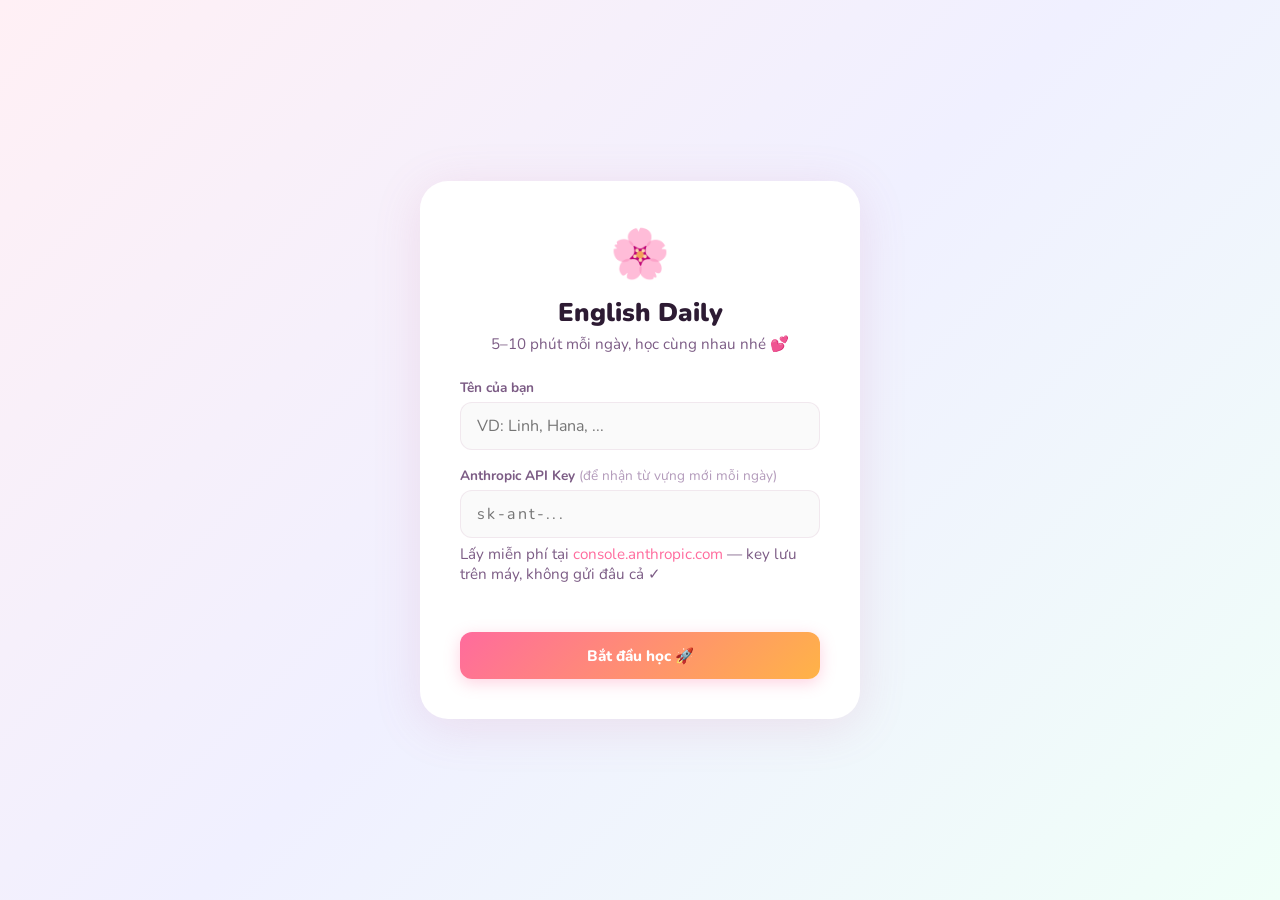
==== index.html @ 89af7596 "change name" ====
<!DOCTYPE html>
<html lang="vi">
<head>
<meta charset="UTF-8">
<meta name="viewport" content="width=device-width, initial-scale=1.0">
<title>✨ English Daily — học cùng nhau</title>
<style>
  @import url('https://fonts.googleapis.com/css2?family=Nunito:wght@400;600;700;800;900&family=Lora:ital,wght@0,400;0,600;1,400&display=swap');

  *, *::before, *::after { box-sizing: border-box; margin: 0; padding: 0; }

  :root {
    --rose: #FF6B9D;
    --rose-light: #FFE4EF;
    --rose-dark: #C94B78;
    --mint: #4ECDC4;
    --mint-light: #E0F7F6;
    --amber: #FFB347;
    --amber-light: #FFF3E0;
    --purple: #A78BFA;
    --purple-light: #EDE9FE;
    --bg: #FFF8FA;
    --card: #FFFFFF;
    --text: #2D1B33;
    --text-2: #7C5C85;
    --text-3: #B39BBB;
    --border: rgba(200,150,180,0.18);
    --shadow: 0 4px 24px rgba(199,100,140,0.10);
    --radius: 20px;
    --radius-sm: 12px;
  }

  body {
    font-family: 'Nunito', sans-serif;
    background: var(--bg);
    color: var(--text);
    min-height: 100vh;
    padding: 0;
  }

  /* ——— SETUP SCREEN ——— */
  #setupScreen {
    min-height: 100vh;
    display: flex;
    align-items: center;
    justify-content: center;
    padding: 2rem;
    background: linear-gradient(135deg, #FFF0F5 0%, #F0F0FF 50%, #F0FFF8 100%);
  }
  .setup-card {
    background: white;
    border-radius: 28px;
    padding: 2.5rem;
    max-width: 440px;
    width: 100%;
    box-shadow: 0 8px 48px rgba(199,100,140,0.15);
    text-align: center;
  }
  .setup-emoji { font-size: 3rem; margin-bottom: 0.5rem; }
  .setup-card h1 { font-size: 1.6rem; font-weight: 900; color: var(--text); margin-bottom: 0.3rem; }
  .setup-card p { color: var(--text-2); font-size: 0.95rem; margin-bottom: 1.5rem; }
  .setup-card label { display: block; text-align: left; font-size: 0.85rem; font-weight: 700; color: var(--text-2); margin-bottom: 0.3rem; margin-top: 1rem; }
  .setup-card input {
    width: 100%; padding: 0.75rem 1rem;
    border: 1.5px solid var(--border);
    border-radius: var(--radius-sm);
    font-family: 'Nunito', sans-serif;
    font-size: 1rem;
    color: var(--text);
    outline: none;
    transition: border-color 0.2s;
    background: #FAFAFA;
  }
  .setup-card input:focus { border-color: var(--rose); background: white; }
  .setup-card input[type="password"] { letter-spacing: 0.15em; }
  .api-note { font-size: 0.78rem; color: var(--text-3); margin-top: 0.4rem; text-align: left; }
  .api-note a { color: var(--rose); text-decoration: none; }

  /* ——— MAIN APP ——— */
  #app { display: none; max-width: 520px; margin: 0 auto; padding: 1.2rem 1rem 4rem; }

  /* Header */
  .header {
    display: flex; align-items: center; justify-content: space-between;
    margin-bottom: 1.2rem;
  }
  .header-left h2 { font-size: 1.1rem; font-weight: 900; }
  .header-left span { font-size: 0.8rem; color: var(--text-2); }
  .streak-badge {
    display: flex; align-items: center; gap: 6px;
    background: linear-gradient(135deg, #FF6B9D, #FFB347);
    color: white;
    font-weight: 800; font-size: 0.95rem;
    padding: 0.45rem 1rem;
    border-radius: 999px;
    box-shadow: 0 3px 12px rgba(255,107,157,0.35);
  }

  /* Progress */
  .progress-wrap { margin-bottom: 1rem; }
  .progress-label { display: flex; justify-content: space-between; font-size: 0.78rem; color: var(--text-2); margin-bottom: 0.4rem; font-weight: 600; }
  .progress-track { height: 8px; background: #F0E8F4; border-radius: 99px; overflow: hidden; }
  .progress-fill { height: 100%; border-radius: 99px; background: linear-gradient(90deg, var(--rose), var(--amber)); transition: width 0.4s ease; }

  /* Topic tabs */
  .tabs { display: flex; gap: 8px; margin-bottom: 1.2rem; overflow-x: auto; padding-bottom: 4px; }
  .tabs::-webkit-scrollbar { display: none; }
  .tab-btn {
    white-space: nowrap; padding: 0.4rem 0.9rem;
    border-radius: 999px; border: 1.5px solid var(--border);
    background: white; font-family: 'Nunito', sans-serif;
    font-size: 0.82rem; font-weight: 700; color: var(--text-2);
    cursor: pointer; transition: all 0.2s; flex-shrink: 0;
  }
  .tab-btn.active { background: var(--rose); border-color: var(--rose); color: white; box-shadow: 0 3px 10px rgba(255,107,157,0.3); }

  /* Card */
  .card-scene { perspective: 1000px; height: 340px; margin-bottom: 1rem; cursor: pointer; }
  .card-inner {
    width: 100%; height: 100%; position: relative;
    transform-style: preserve-3d; transition: transform 0.5s cubic-bezier(.4,0,.2,1);
  }
  .card-inner.flipped { transform: rotateY(180deg); }
  .card-face {
    position: absolute; inset: 0;
    backface-visibility: hidden;
    border-radius: var(--radius);
    overflow: hidden;
    box-shadow: var(--shadow);
    display: flex; flex-direction: column;
  }
  .card-front { background: white; }
  .card-back { background: white; transform: rotateY(180deg); }

  .card-img-wrap { width: 100%; height: 160px; overflow: hidden; position: relative; flex-shrink: 0; }
  .card-img-wrap img { width: 100%; height: 100%; object-fit: cover; }
  .card-img-overlay {
    position: absolute; inset: 0;
    background: linear-gradient(to bottom, transparent 40%, rgba(45,27,51,0.45) 100%);
  }
  .card-type-badge {
    position: absolute; top: 10px; left: 12px;
    background: rgba(255,255,255,0.92);
    border-radius: 999px; padding: 3px 10px;
    font-size: 0.7rem; font-weight: 800;
    color: var(--rose-dark); backdrop-filter: blur(4px);
  }
  .card-body { padding: 1rem 1.25rem 1rem; flex: 1; display: flex; flex-direction: column; justify-content: center; }
  .card-word { font-size: 1.8rem; font-weight: 900; color: var(--text); line-height: 1.2; }
  .card-phonetic { font-size: 0.9rem; color: var(--rose); font-weight: 600; margin-top: 2px; }
  .card-pos { font-size: 0.75rem; color: var(--text-3); font-weight: 700; text-transform: uppercase; letter-spacing: 0.06em; margin-top: 4px; }
  .card-hint { font-size: 0.82rem; color: var(--text-3); margin-top: 0.5rem; display: flex; align-items: center; gap: 4px; }

  /* Back face */
  .back-header {
    padding: 1rem 1.25rem 0.5rem;
    border-bottom: 1px solid #F5EEF8;
  }
  .back-word { font-size: 1.3rem; font-weight: 900; color: var(--rose-dark); }
  .back-phonetic { font-size: 0.82rem; color: var(--text-3); }
  .back-meaning { font-size: 1.05rem; font-weight: 700; color: var(--text); }
  .back-vi { font-size: 0.88rem; color: var(--text-2); margin-top: 2px; }
  .back-body { padding: 0.75rem 1.25rem; flex: 1; overflow-y: auto; }
  .example-box {
    background: var(--rose-light);
    border-radius: var(--radius-sm);
    padding: 0.6rem 0.85rem;
    margin-bottom: 0.5rem;
  }
  .example-box .en { font-size: 0.88rem; color: var(--rose-dark); font-weight: 600; font-style: italic; }
  .example-box .vi { font-size: 0.8rem; color: var(--text-2); margin-top: 2px; }
  .note-box {
    background: var(--mint-light);
    border-radius: var(--radius-sm);
    padding: 0.55rem 0.85rem;
    font-size: 0.8rem; color: #2A7A74; font-weight: 600;
  }
  .grammar-box { padding: 1rem 1.25rem; flex: 1; overflow-y: auto; }
  .grammar-title { font-size: 1rem; font-weight: 800; color: var(--purple); margin-bottom: 0.5rem; }
  .grammar-rule {
    background: var(--purple-light);
    border-radius: var(--radius-sm);
    padding: 0.65rem 0.85rem;
    font-size: 0.85rem; color: #4C3B8A;
    line-height: 1.6; margin-bottom: 0.5rem;
  }
  .grammar-example {
    background: #F8F9FF;
    border-left: 3px solid var(--purple);
    border-radius: 0 8px 8px 0;
    padding: 0.5rem 0.75rem;
    font-size: 0.82rem; color: var(--text-2);
    margin-bottom: 0.4rem; font-style: italic;
  }

  .flip-hint {
    text-align: center; font-size: 0.75rem; color: var(--text-3);
    margin-bottom: 0.8rem; display: flex; align-items: center; justify-content: center; gap: 4px;
  }

  /* Buttons */
  .btn-row { display: flex; gap: 10px; margin-bottom: 1rem; }
  .btn {
    flex: 1; padding: 0.75rem;
    border-radius: var(--radius-sm); border: none;
    font-family: 'Nunito', sans-serif; font-size: 0.88rem; font-weight: 800;
    cursor: pointer; transition: all 0.2s;
  }
  .btn-know { background: #DCFCE7; color: #166534; }
  .btn-know:hover { background: #BBF7D0; transform: translateY(-1px); }
  .btn-review { background: #FEF3C7; color: #92400E; }
  .btn-review:hover { background: #FDE68A; transform: translateY(-1px); }
  .btn-skip { background: #F1F5F9; color: #64748B; }
  .btn-skip:hover { background: #E2E8F0; }

  .nav-row { display: flex; align-items: center; justify-content: space-between; }
  .nav-btn {
    padding: 0.5rem 1.2rem;
    border-radius: 999px; border: 1.5px solid var(--border);
    background: white; font-family: 'Nunito', sans-serif;
    font-size: 0.85rem; font-weight: 700; color: var(--text-2);
    cursor: pointer; transition: all 0.2s;
  }
  .nav-btn:hover:not(:disabled) { border-color: var(--rose); color: var(--rose); }
  .nav-btn:disabled { opacity: 0.3; cursor: default; }
  .card-counter { font-size: 0.82rem; color: var(--text-3); font-weight: 700; }

  /* Loading */
  .loading-card {
    background: white; border-radius: var(--radius);
    box-shadow: var(--shadow); height: 340px;
    display: flex; flex-direction: column; align-items: center; justify-content: center;
    gap: 1rem; margin-bottom: 1rem;
  }
  .spinner {
    width: 40px; height: 40px;
    border: 3px solid var(--rose-light);
    border-top-color: var(--rose);
    border-radius: 50%;
    animation: spin 0.8s linear infinite;
  }
  @keyframes spin { to { transform: rotate(360deg); } }
  .loading-text { color: var(--text-2); font-size: 0.9rem; font-weight: 700; }

  /* Completion */
  .completion-card {
    background: white; border-radius: var(--radius);
    box-shadow: var(--shadow); padding: 2rem;
    text-align: center; margin-bottom: 1rem;
  }
  .completion-emoji { font-size: 3rem; margin-bottom: 0.5rem; }
  .completion-card h3 { font-size: 1.3rem; font-weight: 900; color: var(--text); }
  .completion-card p { color: var(--text-2); font-size: 0.9rem; margin-top: 0.3rem; }
  .stats-row { display: flex; gap: 10px; margin-top: 1.2rem; }
  .stat-box {
    flex: 1; background: var(--bg); border-radius: var(--radius-sm);
    padding: 0.8rem; text-align: center;
  }
  .stat-box .num { font-size: 1.5rem; font-weight: 900; }
  .stat-box .lbl { font-size: 0.72rem; color: var(--text-2); font-weight: 700; }
  .btn-refresh {
    margin-top: 1.2rem; width: 100%;
    padding: 0.85rem; background: linear-gradient(135deg, var(--rose), var(--amber));
    color: white; border: none; border-radius: var(--radius-sm);
    font-family: 'Nunito', sans-serif; font-size: 0.95rem; font-weight: 800;
    cursor: pointer; box-shadow: 0 4px 16px rgba(255,107,157,0.3);
    transition: all 0.2s;
  }
  .btn-refresh:hover { transform: translateY(-2px); box-shadow: 0 6px 20px rgba(255,107,157,0.4); }

  /* Calendar streak */
  .streak-section {
    background: white; border-radius: var(--radius);
    box-shadow: var(--shadow); padding: 1.1rem 1.25rem;
    margin-bottom: 1rem;
  }
  .streak-section h3 { font-size: 0.9rem; font-weight: 800; margin-bottom: 0.75rem; color: var(--text); }
  .calendar-grid {
    display: grid; grid-template-columns: repeat(7, 1fr);
    gap: 4px;
  }
  .cal-day {
    aspect-ratio: 1; border-radius: 6px;
    display: flex; align-items: center; justify-content: center;
    font-size: 0.68rem; font-weight: 700;
  }
  .cal-day.done { background: linear-gradient(135deg, var(--rose), var(--amber)); color: white; }
  .cal-day.today { background: var(--rose-light); color: var(--rose-dark); border: 2px solid var(--rose); }
  .cal-day.empty { background: #F7F0F9; color: var(--text-3); }
  .cal-header { display: grid; grid-template-columns: repeat(7, 1fr); gap: 4px; margin-bottom: 4px; }
  .cal-header span { text-align: center; font-size: 0.65rem; color: var(--text-3); font-weight: 700; }

  /* Settings gear */
  .settings-btn {
    background: none; border: none; font-size: 1.1rem; cursor: pointer;
    padding: 4px; border-radius: 8px; color: var(--text-3);
    transition: color 0.2s;
  }
  .settings-btn:hover { color: var(--rose); }

  /* Settings modal */
  .modal-overlay {
    display: none; position: fixed; inset: 0;
    background: rgba(45,27,51,0.45); z-index: 100;
    align-items: center; justify-content: center; padding: 1rem;
  }
  .modal-overlay.open { display: flex; }
  .modal {
    background: white; border-radius: var(--radius);
    padding: 1.5rem; max-width: 400px; width: 100%;
    box-shadow: 0 16px 64px rgba(45,27,51,0.25);
  }
  .modal h3 { font-size: 1.1rem; font-weight: 900; margin-bottom: 1rem; }
  .modal label { font-size: 0.82rem; font-weight: 700; color: var(--text-2); display: block; margin-bottom: 0.3rem; }
  .modal input {
    width: 100%; padding: 0.65rem 0.9rem;
    border: 1.5px solid var(--border); border-radius: var(--radius-sm);
    font-family: 'Nunito', sans-serif; font-size: 0.9rem; margin-bottom: 0.9rem;
  }
  .modal-btns { display: flex; gap: 8px; }
  .modal-btns button {
    flex: 1; padding: 0.65rem;
    border-radius: var(--radius-sm); border: none;
    font-family: 'Nunito', sans-serif; font-weight: 800; font-size: 0.88rem;
    cursor: pointer;
  }
  .btn-save { background: var(--rose); color: white; }
  .btn-cancel { background: #F1F5F9; color: var(--text-2); }

  /* No API mode banner */
  .no-api-banner {
    background: var(--amber-light); border: 1.5px solid var(--amber);
    border-radius: var(--radius-sm); padding: 0.65rem 1rem;
    font-size: 0.8rem; color: #7C4A03; font-weight: 600;
    margin-bottom: 1rem; display: none;
  }
</style>
</head>
<body>

<!-- SETUP SCREEN -->
<div id="setupScreen">
  <div class="setup-card">
    <div class="setup-emoji">🌸</div>
    <h1>English Daily</h1>
    <p>5–10 phút mỗi ngày, học cùng nhau nhé 💕</p>

    <label>Tên của bạn</label>
    <input type="text" id="setupName" placeholder="VD: Linh, Hana, ..." />

    <label>Anthropic API Key <span style="color:var(--text-3);font-weight:400">(để nhận từ vựng mới mỗi ngày)</span></label>
    <input type="password" id="setupApiKey" placeholder="sk-ant-..." />
    <p class="api-note">Lấy miễn phí tại <a href="https://console.anthropic.com" target="_blank">console.anthropic.com</a> — key lưu trên máy, không gửi đâu cả ✓</p>

    <button class="btn-refresh" style="margin-top:1.5rem" onclick="startApp()">Bắt đầu học 🚀</button>
  </div>
</div>

<!-- MAIN APP -->
<div id="app">
  <div class="header">
    <div class="header-left">
      <h2 id="greetName">✨ English Daily</h2>
      <span id="todayDate"></span>
    </div>
    <div style="display:flex;align-items:center;gap:8px">
      <div class="streak-badge" id="streakBadge">🔥 0</div>
      <button class="settings-btn" onclick="openSettings()" title="Cài đặt">⚙️</button>
    </div>
  </div>

  <div class="no-api-banner" id="noApiBanner">
    ⚡ Đang dùng bộ từ vựng nội bộ — thêm API key để nhận nội dung mới mỗi ngày!
  </div>

  <div class="tabs" id="topicTabs">
    <button class="tab-btn active" onclick="setTopic('all')">✨ Tất cả</button>
    <button class="tab-btn" onclick="setTopic('vocab')">📖 Từ vựng</button>
    <button class="tab-btn" onclick="setTopic('grammar')">📝 Ngữ pháp</button>
    <button class="tab-btn" onclick="setTopic('phrase')">💬 Cụm từ</button>
  </div>

  <div class="progress-wrap">
    <div class="progress-label">
      <span id="progLabel">Tiến độ hôm nay</span>
      <span id="progPct">0%</span>
    </div>
    <div class="progress-track"><div class="progress-fill" id="progFill" style="width:0%"></div></div>
  </div>

  <div id="cardArea"></div>

  <div class="btn-row" id="actionBtns" style="display:none">
    <button class="btn btn-know" onclick="mark('know')">✓ Nhớ rồi</button>
    <button class="btn btn-review" onclick="mark('review')">↺ Xem lại</button>
    <button class="btn btn-skip" onclick="nextCard()">→ Bỏ qua</button>
  </div>

  <div class="nav-row">
    <button class="nav-btn" id="prevBtn" onclick="prevCard()">← Trước</button>
    <span class="card-counter" id="cardCounter"></span>
    <button class="nav-btn" id="nextBtn" onclick="nextCard()">Tiếp →</button>
  </div>

  <div style="height:1.5rem"></div>

  <div class="streak-section">
    <h3>📅 Lịch học tháng này</h3>
    <div class="cal-header">
      <span>CN</span><span>T2</span><span>T3</span><span>T4</span><span>T5</span><span>T6</span><span>T7</span>
    </div>
    <div class="calendar-grid" id="calGrid"></div>
  </div>
</div>

<!-- Settings Modal -->
<div class="modal-overlay" id="settingsModal">
  <div class="modal">
    <h3>⚙️ Cài đặt</h3>
    <label>Tên</label>
    <input type="text" id="editName" />
    <label>API Key</label>
    <input type="password" id="editKey" placeholder="sk-ant-..." />
    <div class="modal-btns">
      <button class="btn-cancel" onclick="closeSettings()">Hủy</button>
      <button class="btn-save" onclick="saveSettings()">Lưu</button>
    </div>
  </div>
</div>

<script>
// ——— STATE ———
let state = {
  name: '',
  apiKey: '',
  streak: 0,
  lastStudyDate: '',
  studiedDates: [],
  cards: [],
  idx: 0,
  flipped: false,
  topic: 'all',
  sessionKnow: 0,
  sessionReview: 0,
  sessionDone: false,
  todayFetched: '',
};

// ——— FALLBACK CARDS (khi không có API) ———
const FALLBACK_CARDS = [
  {
    type: 'vocab', word: 'Nervous', phonetic: '/ˈnɜːvəs/',
    pos: 'adjective', meaning: 'Feeling worried or anxious', vi: 'Lo lắng, hồi hộp',
    examples: [
      { en: "I felt nervous before the exam.", vi: "Tôi cảm thấy hồi hộp trước kỳ thi." },
      { en: "She gets nervous when speaking in public.", vi: "Cô ấy hay hồi hộp khi nói trước đám đông." }
    ],
    note: "Nervous ≠ angry! Người Việt hay nhầm với 'upset'. Nervous = hồi hộp/lo, upset = buồn/khó chịu.",
    img: 'worried person thinking',
  },
  {
    type: 'grammar', word: 'Present Simple vs Continuous', phonetic: '',
    pos: 'grammar', meaning: 'V / am-is-are + V-ing', vi: 'Hiện tại đơn vs Hiện tại tiếp diễn',
    rule: 'Simple: thói quen, sự thật hiển nhiên (every day, always, usually). Continuous: đang xảy ra ngay lúc nói (now, right now, at the moment).',
    examples: [
      { en: "I drink coffee every morning.", vi: "Tôi uống cà phê mỗi sáng. (thói quen)" },
      { en: "I am drinking coffee right now.", vi: "Tôi đang uống cà phê lúc này. (đang xảy ra)" },
      { en: "She works at a hospital.", vi: "Cô ấy làm việc ở bệnh viện. (sự thật)" }
    ],
    keywords: ['always / usually / often → Simple | now / right now / at the moment → Continuous'],
    img: 'daily routine schedule',
  },
  {
    type: 'vocab', word: 'Borrow vs Lend', phonetic: '/ˈbɒrəʊ/ vs /lɛnd/',
    pos: 'verb', meaning: 'Borrow = take from sb | Lend = give to sb', vi: 'Borrow = mượn | Lend = cho mượn',
    examples: [
      { en: "Can I borrow your pen?", vi: "Tôi có thể mượn bút của bạn không?" },
      { en: "She lent me her umbrella.", vi: "Cô ấy cho tôi mượn ô của cô ấy." }
    ],
    note: "Mẹo nhớ: Borrow = B = bạn nhận về. Lend = L = let someone have it (bạn đưa đi).",
    img: 'two friends sharing book',
  },
  {
    type: 'phrase', word: 'Take it easy', phonetic: '/teɪk ɪt ˈiːzi/',
    pos: 'phrase', meaning: 'Relax / Don\'t worry / Goodbye (casual)', vi: 'Thư giãn đi / Đừng lo / Tạm biệt (thân mật)',
    examples: [
      { en: "Take it easy, the exam isn't that hard!", vi: "Thư giãn đi, bài thi không khó đến vậy đâu!" },
      { en: "See you tomorrow — take it easy!", vi: "Hẹn gặp lại ngày mai — bảo trọng nhé!" }
    ],
    note: "Câu này dùng được trong 3 tình huống: an ủi ai đó, tạm biệt thân mật, hoặc bảo ai bình tĩnh lại.",
    img: 'relaxing coffee cafe',
  },
  {
    type: 'vocab', word: 'Suggest', phonetic: '/səˈdʒɛst/',
    pos: 'verb', meaning: 'To mention an idea for someone to consider', vi: 'Đề xuất, gợi ý',
    examples: [
      { en: "I suggest going to the cinema tonight.", vi: "Tôi đề xuất đi xem phim tối nay." },
      { en: "She suggested that we take a break.", vi: "Cô ấy gợi ý rằng chúng ta nên nghỉ ngơi." }
    ],
    note: "Lỗi hay gặp: KHÔNG nói 'I suggest you to go'. Đúng là 'I suggest going' hoặc 'I suggest (that) you go'.",
    img: 'lightbulb idea suggestion',
  },
  {
    type: 'grammar', word: 'Past Simple', phonetic: '',
    pos: 'grammar', meaning: 'V-ed (regular) / V2 (irregular)', vi: 'Thì quá khứ đơn',
    rule: 'Dùng cho hành động ĐÃ HOÀN THÀNH trong quá khứ, có thời gian xác định. Dấu hiệu: yesterday, last week, ago, in 2020.',
    examples: [
      { en: "I watched a movie last night.", vi: "Tối qua tôi đã xem một bộ phim." },
      { en: "She went to Hanoi two days ago.", vi: "Hai ngày trước cô ấy đã đi Hà Nội." },
      { en: "Did you eat breakfast this morning?", vi: "Sáng nay bạn có ăn sáng không?" }
    ],
    keywords: ['yesterday / last... / ...ago / in + năm → Past Simple'],
    img: 'calendar past memory',
  },
  {
    type: 'vocab', word: 'Exhausted', phonetic: '/ɪɡˈzɔːstɪd/',
    pos: 'adjective', meaning: 'Extremely tired', vi: 'Kiệt sức, mệt lả',
    examples: [
      { en: "I was exhausted after work.", vi: "Tôi kiệt sức sau giờ làm." },
      { en: "She looks exhausted — she should rest.", vi: "Trông cô ấy mệt lả rồi — cô ấy nên nghỉ ngơi." }
    ],
    note: "Thang độ mệt: tired (mệt) → very tired → exhausted (kiệt sức hoàn toàn). Dùng exhausted mạnh hơn nhiều!",
    img: 'tired person resting sofa',
  },
  {
    type: 'phrase', word: 'By the way', phonetic: '/baɪ ðə weɪ/',
    pos: 'phrase', meaning: 'Used to introduce a new topic casually', vi: 'Nhân tiện, à này, à mà',
    examples: [
      { en: "By the way, did you hear about the new café?", vi: "Nhân tiện, bạn có nghe về quán cà phê mới không?" },
      { en: "By the way, I forgot to tell you something.", vi: "À mà, tôi quên nói với bạn điều này." }
    ],
    note: "Viết tắt hay thấy trên mạng: BTW. Dùng khi muốn đổi chủ đề hoặc thêm thông tin không liên quan.",
    img: 'friends casual conversation',
  },
  {
    type: 'vocab', word: 'Afford', phonetic: '/əˈfɔːd/',
    pos: 'verb', meaning: 'To have enough money or time for something', vi: 'Đủ khả năng (tiền/thời gian) để làm gì',
    examples: [
      { en: "I can't afford a new phone right now.", vi: "Hiện tại tôi không đủ tiền mua điện thoại mới." },
      { en: "We can't afford to waste time.", vi: "Chúng ta không có thời gian để lãng phí." }
    ],
    note: "Afford không chỉ nói về tiền — còn nói về thời gian, cơ hội. 'I can't afford to lose this job' = không thể để mất việc.",
    img: 'wallet money budget',
  },
  {
    type: 'phrase', word: 'Make up your mind', phonetic: '/meɪk ʌp jɔː maɪnd/',
    pos: 'idiom', meaning: 'To make a decision', vi: 'Đưa ra quyết định, quyết định đi',
    examples: [
      { en: "Just make up your mind — coffee or tea?", vi: "Quyết định đi — cà phê hay trà?" },
      { en: "I can't make up my mind about the job offer.", vi: "Tôi không thể quyết định về lời đề nghị việc làm đó." }
    ],
    note: "Cụm này rất thông dụng khi ai đó đang do dự mãi. 'Have you made up your mind yet?' = Bạn quyết định chưa?",
    img: 'decision choice crossroads',
  },
];

// Unsplash-style image keywords mapped to topics
const IMG_KEYWORDS = {
  clock: 'minimal clock time',
  grammar: 'open book study desk',
  speech: 'microphone speaking stage',
  decision: 'crossroads path choice',
  strength: 'mountain peak sunrise',
  social: 'friends laughing coffee',
  detail: 'magnifying glass focus',
  success: 'goal achievement celebration',
};

function getUnsplashUrl(keyword) {
  const encoded = encodeURIComponent(keyword);
  // Use picsum with deterministic seed based on keyword for consistent images
  const seed = keyword.split('').reduce((a, c) => a + c.charCodeAt(0), 0);
  return `https://picsum.photos/seed/${seed}/520/160`;
}

// ——— LOAD / SAVE ———
function load() {
  try {
    const s = localStorage.getItem('englishDaily_v2');
    if (s) Object.assign(state, JSON.parse(s));
  } catch(e) {}
}

function save() {
  const toSave = {
    name: state.name, apiKey: state.apiKey,
    streak: state.streak, lastStudyDate: state.lastStudyDate,
    studiedDates: state.studiedDates, todayFetched: state.todayFetched,
    cachedCards: state.cards,
  };
  localStorage.setItem('englishDaily_v2', JSON.stringify(toSave));
}

// ——— SETUP ———
function startApp() {
  const name = document.getElementById('setupName').value.trim();
  const key = document.getElementById('setupApiKey').value.trim();
  if (!name) { alert('Nhập tên vào nhé! 🌸'); return; }
  state.name = name;
  state.apiKey = key;
  save();
  showApp();
}

function showApp() {
  document.getElementById('setupScreen').style.display = 'none';
  document.getElementById('app').style.display = 'block';
  initApp();
}

// ——— INIT ———
async function initApp() {
  const today = getTodayStr();
  updateStreak(today);
  updateHeader();
  renderCalendar();

  // Load or fetch cards
  const s = localStorage.getItem('englishDaily_v2');
  const saved = s ? JSON.parse(s) : {};
  if (saved.todayFetched === today && saved.cachedCards && saved.cachedCards.length > 0) {
    state.cards = saved.cachedCards;
    renderCard();
  } else {
    await fetchDailyCards();
  }
}

// ——— STREAK ———
function getTodayStr() {
  return new Date().toISOString().slice(0,10);
}

function updateStreak(today) {
  const last = state.lastStudyDate;
  if (last === today) return;
  const yesterday = new Date();
  yesterday.setDate(yesterday.getDate() - 1);
  const yStr = yesterday.toISOString().slice(0,10);
  if (last === yStr) {
    state.streak = (state.streak || 0) + 1;
  } else if (last !== today) {
    // Don't reset streak on opening, only when session completes
  }
}

function markTodayStudied() {
  const today = getTodayStr();
  if (!state.studiedDates.includes(today)) {
    state.studiedDates.push(today);
    const last = state.lastStudyDate;
    const yesterday = new Date();
    yesterday.setDate(yesterday.getDate() - 1);
    const yStr = yesterday.toISOString().slice(0,10);
    if (last === yStr || !last) {
      state.streak = (state.streak || 0) + 1;
    } else if (last !== today) {
      state.streak = 1;
    }
    state.lastStudyDate = today;
    save();
    updateHeader();
    renderCalendar();
  }
}

function updateHeader() {
  const name = state.name || 'bạn';
  const hour = new Date().getHours();
  const greet = hour < 12 ? 'Chào buổi sáng' : hour < 18 ? 'Chào buổi chiều' : 'Chào buổi tối';
  document.getElementById('greetName').textContent = `${greet}, ${name} 🌸`;
  const today = new Date();
  document.getElementById('todayDate').textContent = today.toLocaleDateString('vi-VN', {weekday:'long', day:'numeric', month:'long'});
  document.getElementById('streakBadge').textContent = `🔥 ${state.streak || 0} ngày`;
}

// ——— CALENDAR ———
function renderCalendar() {
  const grid = document.getElementById('calGrid');
  const today = new Date();
  const year = today.getFullYear();
  const month = today.getMonth();
  const firstDay = new Date(year, month, 1).getDay();
  const daysInMonth = new Date(year, month + 1, 0).getDate();

  let html = '';
  for (let i = 0; i < firstDay; i++) html += '<div class="cal-day empty"></div>';
  for (let d = 1; d <= daysInMonth; d++) {
    const dateStr = `${year}-${String(month+1).padStart(2,'0')}-${String(d).padStart(2,'0')}`;
    const isToday = d === today.getDate();
    const isDone = state.studiedDates.includes(dateStr);
    const cls = isDone ? 'done' : isToday ? 'today' : 'empty';
    html += `<div class="cal-day ${cls}">${d}</div>`;
  }
  grid.innerHTML = html;
}

// ——— FETCH CARDS FROM API ———
async function fetchDailyCards() {
  showLoading();
  if (!state.apiKey) {
    document.getElementById('noApiBanner').style.display = 'block';
    state.cards = [...FALLBACK_CARDS].sort(() => Math.random() - 0.5);
    state.todayFetched = getTodayStr();
    save();
    state.idx = 0; state.sessionKnow = 0; state.sessionReview = 0; state.sessionDone = false;
    renderCard();
    return;
  }

  try {
    const today = new Date().toLocaleDateString('vi-VN', {weekday:'long', day:'numeric', month:'long'});
    const prompt = `Hôm nay là ${today}. Tạo bộ 10 flashcard tiếng Anh cho người học trình độ A2-B1 (đã học nhưng cần ôn lại, không mất gốc hoàn toàn), phù hợp học 5-10 phút. Mix: 5 từ vựng thông dụng trong cuộc sống hàng ngày, 2 ngữ pháp cơ bản-trung cấp hay dùng, 3 cụm từ/idiom đơn giản dễ nhớ. Từ vựng chọn loại quen thuộc nhưng hay quên, ngữ pháp tập trung vào lỗi phổ biến của người Việt. 

Trả về JSON array với format sau (KHÔNG có markdown, chỉ JSON thuần):
[
  {
    "type": "vocab",
    "word": "...",
    "phonetic": "/.../ ",
    "pos": "noun/verb/adj/adv",
    "meaning": "English definition",
    "vi": "Nghĩa tiếng Việt",
    "examples": [{"en":"...","vi":"..."},{"en":"...","vi":"..."}],
    "note": "Mẹo nhớ hoặc thông tin thú vị (tiếng Việt)",
    "img": "2-3 từ tiếng Anh mô tả hình ảnh minh họa phù hợp"
  },
  {
    "type": "grammar",
    "word": "Tên cấu trúc",
    "phonetic": "",
    "pos": "grammar",
    "meaning": "Công thức",
    "vi": "Tên tiếng Việt",
    "rule": "Giải thích khi nào dùng (tiếng Việt, ngắn gọn)",
    "examples": [{"en":"...","vi":"..."},{"en":"...","vi":"..."},{"en":"...","vi":"..."}],
    "keywords": ["từ/cụm từ hay đi kèm"],
    "img": "2-3 từ tiếng Anh cho hình minh họa"
  },
  {
    "type": "phrase",
    "word": "Cụm từ/idiom",
    "phonetic": "/.../ ",
    "pos": "idiom/phrase",
    "meaning": "Nghĩa tiếng Anh",
    "vi": "Nghĩa tiếng Việt",
    "examples": [{"en":"...","vi":"..."},{"en":"...","vi":"..."}],
    "note": "Nguồn gốc hoặc cách dùng thú vị (tiếng Việt)",
    "img": "2-3 từ tiếng Anh cho hình minh họa"
  }
]`;

    const resp = await fetch('https://api.anthropic.com/v1/messages', {
      method: 'POST',
      headers: { 'Content-Type': 'application/json', 'x-api-key': state.apiKey, 'anthropic-version': '2023-06-01' },
      body: JSON.stringify({
        model: 'claude-sonnet-4-20250514',
        max_tokens: 4000,
        messages: [{ role: 'user', content: prompt }]
      })
    });

    if (!resp.ok) throw new Error(`API ${resp.status}`);
    const data = await resp.json();
    const text = data.content[0].text;
    const clean = text.replace(/```json|```/g,'').trim();
    const cards = JSON.parse(clean);
    state.cards = cards;
    state.todayFetched = getTodayStr();
    document.getElementById('noApiBanner').style.display = 'none';
    save();
  } catch(e) {
    console.error(e);
    document.getElementById('noApiBanner').style.display = 'block';
    state.cards = [...FALLBACK_CARDS].sort(() => Math.random() - 0.5);
    state.todayFetched = getTodayStr();
    save();
  }

  state.idx = 0; state.sessionKnow = 0; state.sessionReview = 0; state.sessionDone = false;
  renderCard();
}

// ——— RENDER ———
function showLoading() {
  document.getElementById('cardArea').innerHTML = `
    <div class="loading-card">
      <div class="spinner"></div>
      <div class="loading-text">Đang chuẩn bị bài học hôm nay... ✨</div>
    </div>`;
  document.getElementById('actionBtns').style.display = 'none';
  document.getElementById('cardCounter').textContent = '';
}

function getFilteredCards() {
  if (state.topic === 'all') return state.cards;
  return state.cards.filter(c => c.type === state.topic);
}

function renderCard() {
  const cards = getFilteredCards();
  if (!cards.length) {
    document.getElementById('cardArea').innerHTML = '<div class="loading-card"><div class="loading-text">Không có thẻ nào 🌸</div></div>';
    document.getElementById('actionBtns').style.display = 'none';
    return;
  }

  const total = cards.length;
  const done = state.sessionKnow + state.sessionReview;
  const pct = Math.round((done / total) * 100);
  document.getElementById('progFill').style.width = pct + '%';
  document.getElementById('progPct').textContent = pct + '%';

  if (state.idx >= cards.length) {
    showCompletion();
    return;
  }

  const c = cards[state.idx];
  const imgUrl = c.img ? getUnsplashUrl(c.img) : getUnsplashUrl(c.word);

  const typeLabel = c.type === 'vocab' ? '📖 Từ vựng' : c.type === 'grammar' ? '📝 Ngữ pháp' : '💬 Cụm từ';
  const typePosColor = c.type === 'grammar' ? 'var(--purple)' : c.type === 'phrase' ? 'var(--mint)' : 'var(--rose)';

  // Front face
  let frontBody = `
    <div class="card-body">
      <div class="card-word">${c.word}</div>
      ${c.phonetic ? `<div class="card-phonetic">${c.phonetic}</div>` : ''}
      <div class="card-pos" style="color:${typePosColor}">${c.pos || c.type}</div>
      ${c.type === 'grammar'
        ? `<div class="card-hint" style="margin-top:0.6rem;font-size:0.88rem;color:var(--text-2)">💡 ${c.meaning}</div>`
        : `<div class="card-hint">🤔 Bạn có nhớ nghĩa không?</div>`
      }
    </div>`;

  // Back face
  let backContent = '';
  if (c.type === 'grammar') {
    backContent = `
      <div class="back-header">
        <div class="back-word">${c.word}</div>
        <div class="back-phonetic">${c.meaning}</div>
        <div class="back-vi" style="margin-top:4px">${c.vi}</div>
      </div>
      <div class="grammar-box">
        <div class="grammar-title">📌 Khi nào dùng?</div>
        <div class="grammar-rule">${c.rule || ''}</div>
        <div class="grammar-title" style="margin-top:0.75rem">✏️ Ví dụ</div>
        ${(c.examples||[]).map(e=>`<div class="grammar-example">${e.en}<br><span style="color:var(--text-3);font-style:normal">${e.vi}</span></div>`).join('')}
        ${c.keywords && c.keywords.length ? `<div class="note-box" style="margin-top:0.5rem">🔑 ${c.keywords.join(' · ')}</div>` : ''}
      </div>`;
  } else {
    backContent = `
      <div class="back-header">
        <div class="back-word">${c.word}</div>
        ${c.phonetic ? `<div class="back-phonetic">${c.phonetic}</div>` : ''}
        <div class="back-meaning">${c.meaning}</div>
        <div class="back-vi">${c.vi}</div>
      </div>
      <div class="back-body">
        ${(c.examples||[]).map(e=>`<div class="example-box"><div class="en">"${e.en}"</div><div class="vi">${e.vi}</div></div>`).join('')}
        ${c.note ? `<div class="note-box">💡 ${c.note}</div>` : ''}
      </div>`;
  }

  const html = `
    <div class="card-scene" onclick="flipCard()">
      <div class="card-inner" id="cardInner">
        <div class="card-face card-front">
          <div class="card-img-wrap">
            <img src="${imgUrl}" alt="" onerror="this.style.display='none'" loading="lazy">
            <div class="card-img-overlay"></div>
            <div class="card-type-badge">${typeLabel}</div>
          </div>
          ${frontBody}
        </div>
        <div class="card-face card-back">${backContent}</div>
      </div>
    </div>`;

  document.getElementById('cardArea').innerHTML = html;
  document.getElementById('actionBtns').style.display = state.flipped ? 'flex' : 'none';
  document.getElementById('cardCounter').textContent = `${state.idx + 1} / ${cards.length}`;
  document.getElementById('prevBtn').disabled = state.idx === 0;
  document.getElementById('nextBtn').disabled = state.idx >= cards.length - 1;
  state.flipped = false;
}

function flipCard() {
  state.flipped = !state.flipped;
  const inner = document.getElementById('cardInner');
  if (inner) inner.classList.toggle('flipped', state.flipped);
  document.getElementById('actionBtns').style.display = state.flipped ? 'flex' : 'none';
}

function mark(type) {
  if (type === 'know') state.sessionKnow++;
  else state.sessionReview++;
  nextCard();
}

function nextCard() {
  const cards = getFilteredCards();
  if (state.idx < cards.length - 1) {
    state.idx++;
    state.flipped = false;
    renderCard();
  } else {
    markTodayStudied();
    showCompletion();
  }
}

function prevCard() {
  if (state.idx > 0) {
    state.idx--;
    state.flipped = false;
    renderCard();
  }
}

function showCompletion() {
  const total = getFilteredCards().length;
  const pct = Math.round(((state.sessionKnow + state.sessionReview) / total) * 100);
  document.getElementById('progFill').style.width = '100%';
  document.getElementById('progPct').textContent = '100%';
  document.getElementById('actionBtns').style.display = 'none';
  document.getElementById('cardCounter').textContent = '';

  const emojis = ['🎉','✨','🌟','💖','🏆'];
  const emoji = emojis[Math.floor(Math.random() * emojis.length)];
  const msgs = [
    'Tuyệt vời! Học xong rồi nè!',
    'Giỏi lắm! Tiếp tục nhé!',
    'Hoàn thành bài học hôm nay!',
    'Xuất sắc! Ngày mai gặp lại nhé!',
  ];
  const msg = msgs[Math.floor(Math.random() * msgs.length)];

  document.getElementById('cardArea').innerHTML = `
    <div class="completion-card">
      <div class="completion-emoji">${emoji}</div>
      <h3>${msg}</h3>
      <p>Streak: 🔥 ${state.streak} ngày liên tiếp</p>
      <div class="stats-row">
        <div class="stat-box">
          <div class="num" style="color:var(--mint)">${state.sessionKnow}</div>
          <div class="lbl">Nhớ rồi ✓</div>
        </div>
        <div class="stat-box">
          <div class="num" style="color:var(--amber)">${state.sessionReview}</div>
          <div class="lbl">Xem lại ↺</div>
        </div>
        <div class="stat-box">
          <div class="num" style="color:var(--rose)">${total}</div>
          <div class="lbl">Tổng thẻ</div>
        </div>
      </div>
      <button class="btn-refresh" onclick="newSession()">🔄 Học lại hoặc cập nhật bài mới</button>
    </div>`;
}

async function newSession() {
  state.idx = 0; state.sessionKnow = 0; state.sessionReview = 0;
  state.todayFetched = ''; // Force re-fetch
  save();
  await fetchDailyCards();
}

// ——— TOPIC FILTER ———
function setTopic(t) {
  state.topic = t;
  state.idx = 0; state.flipped = false;
  document.querySelectorAll('.tab-btn').forEach(b => b.classList.remove('active'));
  event.target.classList.add('active');
  renderCard();
}

// ——— SETTINGS ———
function openSettings() {
  document.getElementById('editName').value = state.name;
  document.getElementById('editKey').value = state.apiKey;
  document.getElementById('settingsModal').classList.add('open');
}
function closeSettings() {
  document.getElementById('settingsModal').classList.remove('open');
}
function saveSettings() {
  state.name = document.getElementById('editName').value.trim() || state.name;
  state.apiKey = document.getElementById('editKey').value.trim();
  save();
  updateHeader();
  closeSettings();
}

// ——— BOOT ———
load();
if (state.name) {
  showApp();
} else {
  document.getElementById('setupScreen').style.display = 'flex';
}
</script>
</body>
</html>
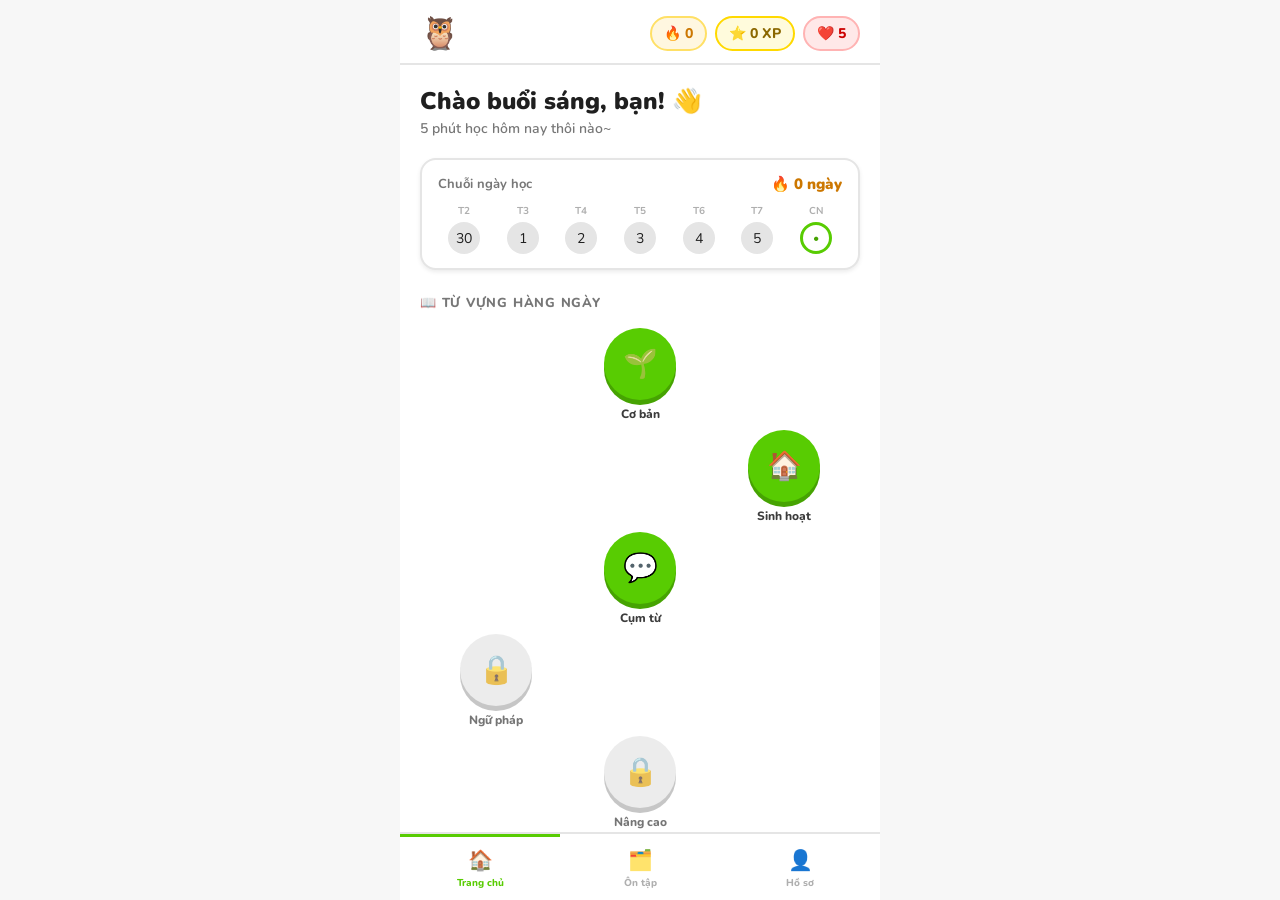
==== commit 99170092: "change themes" ====
--- a/index.html
+++ b/index.html
@@ -1,1006 +1,281 @@
 <!DOCTYPE html>
 <html lang="vi">
 <head>
-<meta charset="UTF-8">
-<meta name="viewport" content="width=device-width, initial-scale=1.0">
-<title>✨ English Daily — học cùng nhau</title>
-<style>
-  @import url('https://fonts.googleapis.com/css2?family=Nunito:wght@400;600;700;800;900&family=Lora:ital,wght@0,400;0,600;1,400&display=swap');
-
-  *, *::before, *::after { box-sizing: border-box; margin: 0; padding: 0; }
-
-  :root {
-    --rose: #FF6B9D;
-    --rose-light: #FFE4EF;
-    --rose-dark: #C94B78;
-    --mint: #4ECDC4;
-    --mint-light: #E0F7F6;
-    --amber: #FFB347;
-    --amber-light: #FFF3E0;
-    --purple: #A78BFA;
-    --purple-light: #EDE9FE;
-    --bg: #FFF8FA;
-    --card: #FFFFFF;
-    --text: #2D1B33;
-    --text-2: #7C5C85;
-    --text-3: #B39BBB;
-    --border: rgba(200,150,180,0.18);
-    --shadow: 0 4px 24px rgba(199,100,140,0.10);
-    --radius: 20px;
-    --radius-sm: 12px;
-  }
-
-  body {
-    font-family: 'Nunito', sans-serif;
-    background: var(--bg);
-    color: var(--text);
-    min-height: 100vh;
-    padding: 0;
-  }
-
-  /* ——— SETUP SCREEN ——— */
-  #setupScreen {
-    min-height: 100vh;
-    display: flex;
-    align-items: center;
-    justify-content: center;
-    padding: 2rem;
-    background: linear-gradient(135deg, #FFF0F5 0%, #F0F0FF 50%, #F0FFF8 100%);
-  }
-  .setup-card {
-    background: white;
-    border-radius: 28px;
-    padding: 2.5rem;
-    max-width: 440px;
-    width: 100%;
-    box-shadow: 0 8px 48px rgba(199,100,140,0.15);
-    text-align: center;
-  }
-  .setup-emoji { font-size: 3rem; margin-bottom: 0.5rem; }
-  .setup-card h1 { font-size: 1.6rem; font-weight: 900; color: var(--text); margin-bottom: 0.3rem; }
-  .setup-card p { color: var(--text-2); font-size: 0.95rem; margin-bottom: 1.5rem; }
-  .setup-card label { display: block; text-align: left; font-size: 0.85rem; font-weight: 700; color: var(--text-2); margin-bottom: 0.3rem; margin-top: 1rem; }
-  .setup-card input {
-    width: 100%; padding: 0.75rem 1rem;
-    border: 1.5px solid var(--border);
-    border-radius: var(--radius-sm);
-    font-family: 'Nunito', sans-serif;
-    font-size: 1rem;
-    color: var(--text);
-    outline: none;
-    transition: border-color 0.2s;
-    background: #FAFAFA;
-  }
-  .setup-card input:focus { border-color: var(--rose); background: white; }
-  .setup-card input[type="password"] { letter-spacing: 0.15em; }
-  .api-note { font-size: 0.78rem; color: var(--text-3); margin-top: 0.4rem; text-align: left; }
-  .api-note a { color: var(--rose); text-decoration: none; }
-
-  /* ——— MAIN APP ——— */
-  #app { display: none; max-width: 520px; margin: 0 auto; padding: 1.2rem 1rem 4rem; }
-
-  /* Header */
-  .header {
-    display: flex; align-items: center; justify-content: space-between;
-    margin-bottom: 1.2rem;
-  }
-  .header-left h2 { font-size: 1.1rem; font-weight: 900; }
-  .header-left span { font-size: 0.8rem; color: var(--text-2); }
-  .streak-badge {
-    display: flex; align-items: center; gap: 6px;
-    background: linear-gradient(135deg, #FF6B9D, #FFB347);
-    color: white;
-    font-weight: 800; font-size: 0.95rem;
-    padding: 0.45rem 1rem;
-    border-radius: 999px;
-    box-shadow: 0 3px 12px rgba(255,107,157,0.35);
-  }
-
-  /* Progress */
-  .progress-wrap { margin-bottom: 1rem; }
-  .progress-label { display: flex; justify-content: space-between; font-size: 0.78rem; color: var(--text-2); margin-bottom: 0.4rem; font-weight: 600; }
-  .progress-track { height: 8px; background: #F0E8F4; border-radius: 99px; overflow: hidden; }
-  .progress-fill { height: 100%; border-radius: 99px; background: linear-gradient(90deg, var(--rose), var(--amber)); transition: width 0.4s ease; }
-
-  /* Topic tabs */
-  .tabs { display: flex; gap: 8px; margin-bottom: 1.2rem; overflow-x: auto; padding-bottom: 4px; }
-  .tabs::-webkit-scrollbar { display: none; }
-  .tab-btn {
-    white-space: nowrap; padding: 0.4rem 0.9rem;
-    border-radius: 999px; border: 1.5px solid var(--border);
-    background: white; font-family: 'Nunito', sans-serif;
-    font-size: 0.82rem; font-weight: 700; color: var(--text-2);
-    cursor: pointer; transition: all 0.2s; flex-shrink: 0;
-  }
-  .tab-btn.active { background: var(--rose); border-color: var(--rose); color: white; box-shadow: 0 3px 10px rgba(255,107,157,0.3); }
-
-  /* Card */
-  .card-scene { perspective: 1000px; height: 340px; margin-bottom: 1rem; cursor: pointer; }
-  .card-inner {
-    width: 100%; height: 100%; position: relative;
-    transform-style: preserve-3d; transition: transform 0.5s cubic-bezier(.4,0,.2,1);
-  }
-  .card-inner.flipped { transform: rotateY(180deg); }
-  .card-face {
-    position: absolute; inset: 0;
-    backface-visibility: hidden;
-    border-radius: var(--radius);
-    overflow: hidden;
-    box-shadow: var(--shadow);
-    display: flex; flex-direction: column;
-  }
-  .card-front { background: white; }
-  .card-back { background: white; transform: rotateY(180deg); }
-
-  .card-img-wrap { width: 100%; height: 160px; overflow: hidden; position: relative; flex-shrink: 0; }
-  .card-img-wrap img { width: 100%; height: 100%; object-fit: cover; }
-  .card-img-overlay {
-    position: absolute; inset: 0;
-    background: linear-gradient(to bottom, transparent 40%, rgba(45,27,51,0.45) 100%);
-  }
-  .card-type-badge {
-    position: absolute; top: 10px; left: 12px;
-    background: rgba(255,255,255,0.92);
-    border-radius: 999px; padding: 3px 10px;
-    font-size: 0.7rem; font-weight: 800;
-    color: var(--rose-dark); backdrop-filter: blur(4px);
-  }
-  .card-body { padding: 1rem 1.25rem 1rem; flex: 1; display: flex; flex-direction: column; justify-content: center; }
-  .card-word { font-size: 1.8rem; font-weight: 900; color: var(--text); line-height: 1.2; }
-  .card-phonetic { font-size: 0.9rem; color: var(--rose); font-weight: 600; margin-top: 2px; }
-  .card-pos { font-size: 0.75rem; color: var(--text-3); font-weight: 700; text-transform: uppercase; letter-spacing: 0.06em; margin-top: 4px; }
-  .card-hint { font-size: 0.82rem; color: var(--text-3); margin-top: 0.5rem; display: flex; align-items: center; gap: 4px; }
-
-  /* Back face */
-  .back-header {
-    padding: 1rem 1.25rem 0.5rem;
-    border-bottom: 1px solid #F5EEF8;
-  }
-  .back-word { font-size: 1.3rem; font-weight: 900; color: var(--rose-dark); }
-  .back-phonetic { font-size: 0.82rem; color: var(--text-3); }
-  .back-meaning { font-size: 1.05rem; font-weight: 700; color: var(--text); }
-  .back-vi { font-size: 0.88rem; color: var(--text-2); margin-top: 2px; }
-  .back-body { padding: 0.75rem 1.25rem; flex: 1; overflow-y: auto; }
-  .example-box {
-    background: var(--rose-light);
-    border-radius: var(--radius-sm);
-    padding: 0.6rem 0.85rem;
-    margin-bottom: 0.5rem;
-  }
-  .example-box .en { font-size: 0.88rem; color: var(--rose-dark); font-weight: 600; font-style: italic; }
-  .example-box .vi { font-size: 0.8rem; color: var(--text-2); margin-top: 2px; }
-  .note-box {
-    background: var(--mint-light);
-    border-radius: var(--radius-sm);
-    padding: 0.55rem 0.85rem;
-    font-size: 0.8rem; color: #2A7A74; font-weight: 600;
-  }
-  .grammar-box { padding: 1rem 1.25rem; flex: 1; overflow-y: auto; }
-  .grammar-title { font-size: 1rem; font-weight: 800; color: var(--purple); margin-bottom: 0.5rem; }
-  .grammar-rule {
-    background: var(--purple-light);
-    border-radius: var(--radius-sm);
-    padding: 0.65rem 0.85rem;
-    font-size: 0.85rem; color: #4C3B8A;
-    line-height: 1.6; margin-bottom: 0.5rem;
-  }
-  .grammar-example {
-    background: #F8F9FF;
-    border-left: 3px solid var(--purple);
-    border-radius: 0 8px 8px 0;
-    padding: 0.5rem 0.75rem;
-    font-size: 0.82rem; color: var(--text-2);
-    margin-bottom: 0.4rem; font-style: italic;
-  }
-
-  .flip-hint {
-    text-align: center; font-size: 0.75rem; color: var(--text-3);
-    margin-bottom: 0.8rem; display: flex; align-items: center; justify-content: center; gap: 4px;
-  }
-
-  /* Buttons */
-  .btn-row { display: flex; gap: 10px; margin-bottom: 1rem; }
-  .btn {
-    flex: 1; padding: 0.75rem;
-    border-radius: var(--radius-sm); border: none;
-    font-family: 'Nunito', sans-serif; font-size: 0.88rem; font-weight: 800;
-    cursor: pointer; transition: all 0.2s;
-  }
-  .btn-know { background: #DCFCE7; color: #166534; }
-  .btn-know:hover { background: #BBF7D0; transform: translateY(-1px); }
-  .btn-review { background: #FEF3C7; color: #92400E; }
-  .btn-review:hover { background: #FDE68A; transform: translateY(-1px); }
-  .btn-skip { background: #F1F5F9; color: #64748B; }
-  .btn-skip:hover { background: #E2E8F0; }
-
-  .nav-row { display: flex; align-items: center; justify-content: space-between; }
-  .nav-btn {
-    padding: 0.5rem 1.2rem;
-    border-radius: 999px; border: 1.5px solid var(--border);
-    background: white; font-family: 'Nunito', sans-serif;
-    font-size: 0.85rem; font-weight: 700; color: var(--text-2);
-    cursor: pointer; transition: all 0.2s;
-  }
-  .nav-btn:hover:not(:disabled) { border-color: var(--rose); color: var(--rose); }
-  .nav-btn:disabled { opacity: 0.3; cursor: default; }
-  .card-counter { font-size: 0.82rem; color: var(--text-3); font-weight: 700; }
-
-  /* Loading */
-  .loading-card {
-    background: white; border-radius: var(--radius);
-    box-shadow: var(--shadow); height: 340px;
-    display: flex; flex-direction: column; align-items: center; justify-content: center;
-    gap: 1rem; margin-bottom: 1rem;
-  }
-  .spinner {
-    width: 40px; height: 40px;
-    border: 3px solid var(--rose-light);
-    border-top-color: var(--rose);
-    border-radius: 50%;
-    animation: spin 0.8s linear infinite;
-  }
-  @keyframes spin { to { transform: rotate(360deg); } }
-  .loading-text { color: var(--text-2); font-size: 0.9rem; font-weight: 700; }
-
-  /* Completion */
-  .completion-card {
-    background: white; border-radius: var(--radius);
-    box-shadow: var(--shadow); padding: 2rem;
-    text-align: center; margin-bottom: 1rem;
-  }
-  .completion-emoji { font-size: 3rem; margin-bottom: 0.5rem; }
-  .completion-card h3 { font-size: 1.3rem; font-weight: 900; color: var(--text); }
-  .completion-card p { color: var(--text-2); font-size: 0.9rem; margin-top: 0.3rem; }
-  .stats-row { display: flex; gap: 10px; margin-top: 1.2rem; }
-  .stat-box {
-    flex: 1; background: var(--bg); border-radius: var(--radius-sm);
-    padding: 0.8rem; text-align: center;
-  }
-  .stat-box .num { font-size: 1.5rem; font-weight: 900; }
-  .stat-box .lbl { font-size: 0.72rem; color: var(--text-2); font-weight: 700; }
-  .btn-refresh {
-    margin-top: 1.2rem; width: 100%;
-    padding: 0.85rem; background: linear-gradient(135deg, var(--rose), var(--amber));
-    color: white; border: none; border-radius: var(--radius-sm);
-    font-family: 'Nunito', sans-serif; font-size: 0.95rem; font-weight: 800;
-    cursor: pointer; box-shadow: 0 4px 16px rgba(255,107,157,0.3);
-    transition: all 0.2s;
-  }
-  .btn-refresh:hover { transform: translateY(-2px); box-shadow: 0 6px 20px rgba(255,107,157,0.4); }
-
-  /* Calendar streak */
-  .streak-section {
-    background: white; border-radius: var(--radius);
-    box-shadow: var(--shadow); padding: 1.1rem 1.25rem;
-    margin-bottom: 1rem;
-  }
-  .streak-section h3 { font-size: 0.9rem; font-weight: 800; margin-bottom: 0.75rem; color: var(--text); }
-  .calendar-grid {
-    display: grid; grid-template-columns: repeat(7, 1fr);
-    gap: 4px;
-  }
-  .cal-day {
-    aspect-ratio: 1; border-radius: 6px;
-    display: flex; align-items: center; justify-content: center;
-    font-size: 0.68rem; font-weight: 700;
-  }
-  .cal-day.done { background: linear-gradient(135deg, var(--rose), var(--amber)); color: white; }
-  .cal-day.today { background: var(--rose-light); color: var(--rose-dark); border: 2px solid var(--rose); }
-  .cal-day.empty { background: #F7F0F9; color: var(--text-3); }
-  .cal-header { display: grid; grid-template-columns: repeat(7, 1fr); gap: 4px; margin-bottom: 4px; }
-  .cal-header span { text-align: center; font-size: 0.65rem; color: var(--text-3); font-weight: 700; }
-
-  /* Settings gear */
-  .settings-btn {
-    background: none; border: none; font-size: 1.1rem; cursor: pointer;
-    padding: 4px; border-radius: 8px; color: var(--text-3);
-    transition: color 0.2s;
-  }
-  .settings-btn:hover { color: var(--rose); }
-
-  /* Settings modal */
-  .modal-overlay {
-    display: none; position: fixed; inset: 0;
-    background: rgba(45,27,51,0.45); z-index: 100;
-    align-items: center; justify-content: center; padding: 1rem;
-  }
-  .modal-overlay.open { display: flex; }
-  .modal {
-    background: white; border-radius: var(--radius);
-    padding: 1.5rem; max-width: 400px; width: 100%;
-    box-shadow: 0 16px 64px rgba(45,27,51,0.25);
-  }
-  .modal h3 { font-size: 1.1rem; font-weight: 900; margin-bottom: 1rem; }
-  .modal label { font-size: 0.82rem; font-weight: 700; color: var(--text-2); display: block; margin-bottom: 0.3rem; }
-  .modal input {
-    width: 100%; padding: 0.65rem 0.9rem;
-    border: 1.5px solid var(--border); border-radius: var(--radius-sm);
-    font-family: 'Nunito', sans-serif; font-size: 0.9rem; margin-bottom: 0.9rem;
-  }
-  .modal-btns { display: flex; gap: 8px; }
-  .modal-btns button {
-    flex: 1; padding: 0.65rem;
-    border-radius: var(--radius-sm); border: none;
-    font-family: 'Nunito', sans-serif; font-weight: 800; font-size: 0.88rem;
-    cursor: pointer;
-  }
-  .btn-save { background: var(--rose); color: white; }
-  .btn-cancel { background: #F1F5F9; color: var(--text-2); }
-
-  /* No API mode banner */
-  .no-api-banner {
-    background: var(--amber-light); border: 1.5px solid var(--amber);
-    border-radius: var(--radius-sm); padding: 0.65rem 1rem;
-    font-size: 0.8rem; color: #7C4A03; font-weight: 600;
-    margin-bottom: 1rem; display: none;
-  }
-</style>
+  <meta charset="UTF-8" />
+  <meta name="viewport" content="width=device-width, initial-scale=1.0" />
+  <title>English Daily 🦉</title>
+  <link rel="preconnect" href="https://fonts.googleapis.com" />
+  <link href="https://fonts.googleapis.com/css2?family=Nunito:wght@400;600;700;800;900&display=swap" rel="stylesheet" />
+  <link rel="stylesheet" href="style.css" />
 </head>
 <body>
 
-<!-- SETUP SCREEN -->
-<div id="setupScreen">
-  <div class="setup-card">
-    <div class="setup-emoji">🌸</div>
-    <h1>English Daily</h1>
-    <p>5–10 phút mỗi ngày, học cùng nhau nhé 💕</p>
-
-    <label>Tên của bạn</label>
-    <input type="text" id="setupName" placeholder="VD: Linh, Hana, ..." />
-
-    <label>Anthropic API Key <span style="color:var(--text-3);font-weight:400">(để nhận từ vựng mới mỗi ngày)</span></label>
-    <input type="password" id="setupApiKey" placeholder="sk-ant-..." />
-    <p class="api-note">Lấy miễn phí tại <a href="https://console.anthropic.com" target="_blank">console.anthropic.com</a> — key lưu trên máy, không gửi đâu cả ✓</p>
-
-    <button class="btn-refresh" style="margin-top:1.5rem" onclick="startApp()">Bắt đầu học 🚀</button>
-  </div>
-</div>
-
-<!-- MAIN APP -->
-<div id="app">
-  <div class="header">
-    <div class="header-left">
-      <h2 id="greetName">✨ English Daily</h2>
-      <span id="todayDate"></span>
-    </div>
-    <div style="display:flex;align-items:center;gap:8px">
-      <div class="streak-badge" id="streakBadge">🔥 0</div>
-      <button class="settings-btn" onclick="openSettings()" title="Cài đặt">⚙️</button>
-    </div>
-  </div>
-
-  <div class="no-api-banner" id="noApiBanner">
-    ⚡ Đang dùng bộ từ vựng nội bộ — thêm API key để nhận nội dung mới mỗi ngày!
-  </div>
-
-  <div class="tabs" id="topicTabs">
-    <button class="tab-btn active" onclick="setTopic('all')">✨ Tất cả</button>
-    <button class="tab-btn" onclick="setTopic('vocab')">📖 Từ vựng</button>
-    <button class="tab-btn" onclick="setTopic('grammar')">📝 Ngữ pháp</button>
-    <button class="tab-btn" onclick="setTopic('phrase')">💬 Cụm từ</button>
-  </div>
-
-  <div class="progress-wrap">
-    <div class="progress-label">
-      <span id="progLabel">Tiến độ hôm nay</span>
-      <span id="progPct">0%</span>
-    </div>
-    <div class="progress-track"><div class="progress-fill" id="progFill" style="width:0%"></div></div>
-  </div>
-
-  <div id="cardArea"></div>
-
-  <div class="btn-row" id="actionBtns" style="display:none">
-    <button class="btn btn-know" onclick="mark('know')">✓ Nhớ rồi</button>
-    <button class="btn btn-review" onclick="mark('review')">↺ Xem lại</button>
-    <button class="btn btn-skip" onclick="nextCard()">→ Bỏ qua</button>
-  </div>
-
-  <div class="nav-row">
-    <button class="nav-btn" id="prevBtn" onclick="prevCard()">← Trước</button>
-    <span class="card-counter" id="cardCounter"></span>
-    <button class="nav-btn" id="nextBtn" onclick="nextCard()">Tiếp →</button>
-  </div>
-
-  <div style="height:1.5rem"></div>
-
-  <div class="streak-section">
-    <h3>📅 Lịch học tháng này</h3>
-    <div class="cal-header">
-      <span>CN</span><span>T2</span><span>T3</span><span>T4</span><span>T5</span><span>T6</span><span>T7</span>
-    </div>
-    <div class="calendar-grid" id="calGrid"></div>
-  </div>
-</div>
-
-<!-- Settings Modal -->
-<div class="modal-overlay" id="settingsModal">
-  <div class="modal">
-    <h3>⚙️ Cài đặt</h3>
-    <label>Tên</label>
-    <input type="text" id="editName" />
-    <label>API Key</label>
-    <input type="password" id="editKey" placeholder="sk-ant-..." />
-    <div class="modal-btns">
-      <button class="btn-cancel" onclick="closeSettings()">Hủy</button>
-      <button class="btn-save" onclick="saveSettings()">Lưu</button>
-    </div>
-  </div>
-</div>
-
-<script>
-// ——— STATE ———
-let state = {
-  name: '',
-  apiKey: '',
-  streak: 0,
-  lastStudyDate: '',
-  studiedDates: [],
-  cards: [],
-  idx: 0,
-  flipped: false,
-  topic: 'all',
-  sessionKnow: 0,
-  sessionReview: 0,
-  sessionDone: false,
-  todayFetched: '',
-};
-
-// ——— FALLBACK CARDS (khi không có API) ———
-const FALLBACK_CARDS = [
-  {
-    type: 'vocab', word: 'Nervous', phonetic: '/ˈnɜːvəs/',
-    pos: 'adjective', meaning: 'Feeling worried or anxious', vi: 'Lo lắng, hồi hộp',
-    examples: [
-      { en: "I felt nervous before the exam.", vi: "Tôi cảm thấy hồi hộp trước kỳ thi." },
-      { en: "She gets nervous when speaking in public.", vi: "Cô ấy hay hồi hộp khi nói trước đám đông." }
-    ],
-    note: "Nervous ≠ angry! Người Việt hay nhầm với 'upset'. Nervous = hồi hộp/lo, upset = buồn/khó chịu.",
-    img: 'worried person thinking',
-  },
-  {
-    type: 'grammar', word: 'Present Simple vs Continuous', phonetic: '',
-    pos: 'grammar', meaning: 'V / am-is-are + V-ing', vi: 'Hiện tại đơn vs Hiện tại tiếp diễn',
-    rule: 'Simple: thói quen, sự thật hiển nhiên (every day, always, usually). Continuous: đang xảy ra ngay lúc nói (now, right now, at the moment).',
-    examples: [
-      { en: "I drink coffee every morning.", vi: "Tôi uống cà phê mỗi sáng. (thói quen)" },
-      { en: "I am drinking coffee right now.", vi: "Tôi đang uống cà phê lúc này. (đang xảy ra)" },
-      { en: "She works at a hospital.", vi: "Cô ấy làm việc ở bệnh viện. (sự thật)" }
-    ],
-    keywords: ['always / usually / often → Simple | now / right now / at the moment → Continuous'],
-    img: 'daily routine schedule',
-  },
-  {
-    type: 'vocab', word: 'Borrow vs Lend', phonetic: '/ˈbɒrəʊ/ vs /lɛnd/',
-    pos: 'verb', meaning: 'Borrow = take from sb | Lend = give to sb', vi: 'Borrow = mượn | Lend = cho mượn',
-    examples: [
-      { en: "Can I borrow your pen?", vi: "Tôi có thể mượn bút của bạn không?" },
-      { en: "She lent me her umbrella.", vi: "Cô ấy cho tôi mượn ô của cô ấy." }
-    ],
-    note: "Mẹo nhớ: Borrow = B = bạn nhận về. Lend = L = let someone have it (bạn đưa đi).",
-    img: 'two friends sharing book',
-  },
-  {
-    type: 'phrase', word: 'Take it easy', phonetic: '/teɪk ɪt ˈiːzi/',
-    pos: 'phrase', meaning: 'Relax / Don\'t worry / Goodbye (casual)', vi: 'Thư giãn đi / Đừng lo / Tạm biệt (thân mật)',
-    examples: [
-      { en: "Take it easy, the exam isn't that hard!", vi: "Thư giãn đi, bài thi không khó đến vậy đâu!" },
-      { en: "See you tomorrow — take it easy!", vi: "Hẹn gặp lại ngày mai — bảo trọng nhé!" }
-    ],
-    note: "Câu này dùng được trong 3 tình huống: an ủi ai đó, tạm biệt thân mật, hoặc bảo ai bình tĩnh lại.",
-    img: 'relaxing coffee cafe',
-  },
-  {
-    type: 'vocab', word: 'Suggest', phonetic: '/səˈdʒɛst/',
-    pos: 'verb', meaning: 'To mention an idea for someone to consider', vi: 'Đề xuất, gợi ý',
-    examples: [
-      { en: "I suggest going to the cinema tonight.", vi: "Tôi đề xuất đi xem phim tối nay." },
-      { en: "She suggested that we take a break.", vi: "Cô ấy gợi ý rằng chúng ta nên nghỉ ngơi." }
-    ],
-    note: "Lỗi hay gặp: KHÔNG nói 'I suggest you to go'. Đúng là 'I suggest going' hoặc 'I suggest (that) you go'.",
-    img: 'lightbulb idea suggestion',
-  },
-  {
-    type: 'grammar', word: 'Past Simple', phonetic: '',
-    pos: 'grammar', meaning: 'V-ed (regular) / V2 (irregular)', vi: 'Thì quá khứ đơn',
-    rule: 'Dùng cho hành động ĐÃ HOÀN THÀNH trong quá khứ, có thời gian xác định. Dấu hiệu: yesterday, last week, ago, in 2020.',
-    examples: [
-      { en: "I watched a movie last night.", vi: "Tối qua tôi đã xem một bộ phim." },
-      { en: "She went to Hanoi two days ago.", vi: "Hai ngày trước cô ấy đã đi Hà Nội." },
-      { en: "Did you eat breakfast this morning?", vi: "Sáng nay bạn có ăn sáng không?" }
-    ],
-    keywords: ['yesterday / last... / ...ago / in + năm → Past Simple'],
-    img: 'calendar past memory',
-  },
-  {
-    type: 'vocab', word: 'Exhausted', phonetic: '/ɪɡˈzɔːstɪd/',
-    pos: 'adjective', meaning: 'Extremely tired', vi: 'Kiệt sức, mệt lả',
-    examples: [
-      { en: "I was exhausted after work.", vi: "Tôi kiệt sức sau giờ làm." },
-      { en: "She looks exhausted — she should rest.", vi: "Trông cô ấy mệt lả rồi — cô ấy nên nghỉ ngơi." }
-    ],
-    note: "Thang độ mệt: tired (mệt) → very tired → exhausted (kiệt sức hoàn toàn). Dùng exhausted mạnh hơn nhiều!",
-    img: 'tired person resting sofa',
-  },
-  {
-    type: 'phrase', word: 'By the way', phonetic: '/baɪ ðə weɪ/',
-    pos: 'phrase', meaning: 'Used to introduce a new topic casually', vi: 'Nhân tiện, à này, à mà',
-    examples: [
-      { en: "By the way, did you hear about the new café?", vi: "Nhân tiện, bạn có nghe về quán cà phê mới không?" },
-      { en: "By the way, I forgot to tell you something.", vi: "À mà, tôi quên nói với bạn điều này." }
-    ],
-    note: "Viết tắt hay thấy trên mạng: BTW. Dùng khi muốn đổi chủ đề hoặc thêm thông tin không liên quan.",
-    img: 'friends casual conversation',
-  },
-  {
-    type: 'vocab', word: 'Afford', phonetic: '/əˈfɔːd/',
-    pos: 'verb', meaning: 'To have enough money or time for something', vi: 'Đủ khả năng (tiền/thời gian) để làm gì',
-    examples: [
-      { en: "I can't afford a new phone right now.", vi: "Hiện tại tôi không đủ tiền mua điện thoại mới." },
-      { en: "We can't afford to waste time.", vi: "Chúng ta không có thời gian để lãng phí." }
-    ],
-    note: "Afford không chỉ nói về tiền — còn nói về thời gian, cơ hội. 'I can't afford to lose this job' = không thể để mất việc.",
-    img: 'wallet money budget',
-  },
-  {
-    type: 'phrase', word: 'Make up your mind', phonetic: '/meɪk ʌp jɔː maɪnd/',
-    pos: 'idiom', meaning: 'To make a decision', vi: 'Đưa ra quyết định, quyết định đi',
-    examples: [
-      { en: "Just make up your mind — coffee or tea?", vi: "Quyết định đi — cà phê hay trà?" },
-      { en: "I can't make up my mind about the job offer.", vi: "Tôi không thể quyết định về lời đề nghị việc làm đó." }
-    ],
-    note: "Cụm này rất thông dụng khi ai đó đang do dự mãi. 'Have you made up your mind yet?' = Bạn quyết định chưa?",
-    img: 'decision choice crossroads',
-  },
-];
-
-// Unsplash-style image keywords mapped to topics
-const IMG_KEYWORDS = {
-  clock: 'minimal clock time',
-  grammar: 'open book study desk',
-  speech: 'microphone speaking stage',
-  decision: 'crossroads path choice',
-  strength: 'mountain peak sunrise',
-  social: 'friends laughing coffee',
-  detail: 'magnifying glass focus',
-  success: 'goal achievement celebration',
-};
-
-function getUnsplashUrl(keyword) {
-  const encoded = encodeURIComponent(keyword);
-  // Use picsum with deterministic seed based on keyword for consistent images
-  const seed = keyword.split('').reduce((a, c) => a + c.charCodeAt(0), 0);
-  return `https://picsum.photos/seed/${seed}/520/160`;
-}
-
-// ——— LOAD / SAVE ———
-function load() {
-  try {
-    const s = localStorage.getItem('englishDaily_v2');
-    if (s) Object.assign(state, JSON.parse(s));
-  } catch(e) {}
-}
-
-function save() {
-  const toSave = {
-    name: state.name, apiKey: state.apiKey,
-    streak: state.streak, lastStudyDate: state.lastStudyDate,
-    studiedDates: state.studiedDates, todayFetched: state.todayFetched,
-    cachedCards: state.cards,
-  };
-  localStorage.setItem('englishDaily_v2', JSON.stringify(toSave));
-}
-
-// ——— SETUP ———
-function startApp() {
-  const name = document.getElementById('setupName').value.trim();
-  const key = document.getElementById('setupApiKey').value.trim();
-  if (!name) { alert('Nhập tên vào nhé! 🌸'); return; }
-  state.name = name;
-  state.apiKey = key;
-  save();
-  showApp();
-}
-
-function showApp() {
-  document.getElementById('setupScreen').style.display = 'none';
-  document.getElementById('app').style.display = 'block';
-  initApp();
-}
-
-// ——— INIT ———
-async function initApp() {
-  const today = getTodayStr();
-  updateStreak(today);
-  updateHeader();
-  renderCalendar();
-
-  // Load or fetch cards
-  const s = localStorage.getItem('englishDaily_v2');
-  const saved = s ? JSON.parse(s) : {};
-  if (saved.todayFetched === today && saved.cachedCards && saved.cachedCards.length > 0) {
-    state.cards = saved.cachedCards;
-    renderCard();
-  } else {
-    await fetchDailyCards();
-  }
-}
-
-// ——— STREAK ———
-function getTodayStr() {
-  return new Date().toISOString().slice(0,10);
-}
-
-function updateStreak(today) {
-  const last = state.lastStudyDate;
-  if (last === today) return;
-  const yesterday = new Date();
-  yesterday.setDate(yesterday.getDate() - 1);
-  const yStr = yesterday.toISOString().slice(0,10);
-  if (last === yStr) {
-    state.streak = (state.streak || 0) + 1;
-  } else if (last !== today) {
-    // Don't reset streak on opening, only when session completes
-  }
-}
-
-function markTodayStudied() {
-  const today = getTodayStr();
-  if (!state.studiedDates.includes(today)) {
-    state.studiedDates.push(today);
-    const last = state.lastStudyDate;
-    const yesterday = new Date();
-    yesterday.setDate(yesterday.getDate() - 1);
-    const yStr = yesterday.toISOString().slice(0,10);
-    if (last === yStr || !last) {
-      state.streak = (state.streak || 0) + 1;
-    } else if (last !== today) {
-      state.streak = 1;
-    }
-    state.lastStudyDate = today;
-    save();
-    updateHeader();
-    renderCalendar();
-  }
-}
-
-function updateHeader() {
-  const name = state.name || 'bạn';
-  const hour = new Date().getHours();
-  const greet = hour < 12 ? 'Chào buổi sáng' : hour < 18 ? 'Chào buổi chiều' : 'Chào buổi tối';
-  document.getElementById('greetName').textContent = `${greet}, ${name} 🌸`;
-  const today = new Date();
-  document.getElementById('todayDate').textContent = today.toLocaleDateString('vi-VN', {weekday:'long', day:'numeric', month:'long'});
-  document.getElementById('streakBadge').textContent = `🔥 ${state.streak || 0} ngày`;
-}
-
-// ——— CALENDAR ———
-function renderCalendar() {
-  const grid = document.getElementById('calGrid');
-  const today = new Date();
-  const year = today.getFullYear();
-  const month = today.getMonth();
-  const firstDay = new Date(year, month, 1).getDay();
-  const daysInMonth = new Date(year, month + 1, 0).getDate();
-
-  let html = '';
-  for (let i = 0; i < firstDay; i++) html += '<div class="cal-day empty"></div>';
-  for (let d = 1; d <= daysInMonth; d++) {
-    const dateStr = `${year}-${String(month+1).padStart(2,'0')}-${String(d).padStart(2,'0')}`;
-    const isToday = d === today.getDate();
-    const isDone = state.studiedDates.includes(dateStr);
-    const cls = isDone ? 'done' : isToday ? 'today' : 'empty';
-    html += `<div class="cal-day ${cls}">${d}</div>`;
-  }
-  grid.innerHTML = html;
-}
-
-// ——— FETCH CARDS FROM API ———
-async function fetchDailyCards() {
-  showLoading();
-  if (!state.apiKey) {
-    document.getElementById('noApiBanner').style.display = 'block';
-    state.cards = [...FALLBACK_CARDS].sort(() => Math.random() - 0.5);
-    state.todayFetched = getTodayStr();
-    save();
-    state.idx = 0; state.sessionKnow = 0; state.sessionReview = 0; state.sessionDone = false;
-    renderCard();
-    return;
-  }
-
-  try {
-    const today = new Date().toLocaleDateString('vi-VN', {weekday:'long', day:'numeric', month:'long'});
-    const prompt = `Hôm nay là ${today}. Tạo bộ 10 flashcard tiếng Anh cho người học trình độ A2-B1 (đã học nhưng cần ôn lại, không mất gốc hoàn toàn), phù hợp học 5-10 phút. Mix: 5 từ vựng thông dụng trong cuộc sống hàng ngày, 2 ngữ pháp cơ bản-trung cấp hay dùng, 3 cụm từ/idiom đơn giản dễ nhớ. Từ vựng chọn loại quen thuộc nhưng hay quên, ngữ pháp tập trung vào lỗi phổ biến của người Việt. 
-
-Trả về JSON array với format sau (KHÔNG có markdown, chỉ JSON thuần):
-[
-  {
-    "type": "vocab",
-    "word": "...",
-    "phonetic": "/.../ ",
-    "pos": "noun/verb/adj/adv",
-    "meaning": "English definition",
-    "vi": "Nghĩa tiếng Việt",
-    "examples": [{"en":"...","vi":"..."},{"en":"...","vi":"..."}],
-    "note": "Mẹo nhớ hoặc thông tin thú vị (tiếng Việt)",
-    "img": "2-3 từ tiếng Anh mô tả hình ảnh minh họa phù hợp"
-  },
-  {
-    "type": "grammar",
-    "word": "Tên cấu trúc",
-    "phonetic": "",
-    "pos": "grammar",
-    "meaning": "Công thức",
-    "vi": "Tên tiếng Việt",
-    "rule": "Giải thích khi nào dùng (tiếng Việt, ngắn gọn)",
-    "examples": [{"en":"...","vi":"..."},{"en":"...","vi":"..."},{"en":"...","vi":"..."}],
-    "keywords": ["từ/cụm từ hay đi kèm"],
-    "img": "2-3 từ tiếng Anh cho hình minh họa"
-  },
-  {
-    "type": "phrase",
-    "word": "Cụm từ/idiom",
-    "phonetic": "/.../ ",
-    "pos": "idiom/phrase",
-    "meaning": "Nghĩa tiếng Anh",
-    "vi": "Nghĩa tiếng Việt",
-    "examples": [{"en":"...","vi":"..."},{"en":"...","vi":"..."}],
-    "note": "Nguồn gốc hoặc cách dùng thú vị (tiếng Việt)",
-    "img": "2-3 từ tiếng Anh cho hình minh họa"
-  }
-]`;
-
-    const resp = await fetch('https://api.anthropic.com/v1/messages', {
-      method: 'POST',
-      headers: { 'Content-Type': 'application/json', 'x-api-key': state.apiKey, 'anthropic-version': '2023-06-01' },
-      body: JSON.stringify({
-        model: 'claude-sonnet-4-20250514',
-        max_tokens: 4000,
-        messages: [{ role: 'user', content: prompt }]
-      })
-    });
-
-    if (!resp.ok) throw new Error(`API ${resp.status}`);
-    const data = await resp.json();
-    const text = data.content[0].text;
-    const clean = text.replace(/```json|```/g,'').trim();
-    const cards = JSON.parse(clean);
-    state.cards = cards;
-    state.todayFetched = getTodayStr();
-    document.getElementById('noApiBanner').style.display = 'none';
-    save();
-  } catch(e) {
-    console.error(e);
-    document.getElementById('noApiBanner').style.display = 'block';
-    state.cards = [...FALLBACK_CARDS].sort(() => Math.random() - 0.5);
-    state.todayFetched = getTodayStr();
-    save();
-  }
-
-  state.idx = 0; state.sessionKnow = 0; state.sessionReview = 0; state.sessionDone = false;
-  renderCard();
-}
-
-// ——— RENDER ———
-function showLoading() {
-  document.getElementById('cardArea').innerHTML = `
-    <div class="loading-card">
-      <div class="spinner"></div>
-      <div class="loading-text">Đang chuẩn bị bài học hôm nay... ✨</div>
-    </div>`;
-  document.getElementById('actionBtns').style.display = 'none';
-  document.getElementById('cardCounter').textContent = '';
-}
-
-function getFilteredCards() {
-  if (state.topic === 'all') return state.cards;
-  return state.cards.filter(c => c.type === state.topic);
-}
-
-function renderCard() {
-  const cards = getFilteredCards();
-  if (!cards.length) {
-    document.getElementById('cardArea').innerHTML = '<div class="loading-card"><div class="loading-text">Không có thẻ nào 🌸</div></div>';
-    document.getElementById('actionBtns').style.display = 'none';
-    return;
-  }
-
-  const total = cards.length;
-  const done = state.sessionKnow + state.sessionReview;
-  const pct = Math.round((done / total) * 100);
-  document.getElementById('progFill').style.width = pct + '%';
-  document.getElementById('progPct').textContent = pct + '%';
-
-  if (state.idx >= cards.length) {
-    showCompletion();
-    return;
-  }
-
-  const c = cards[state.idx];
-  const imgUrl = c.img ? getUnsplashUrl(c.img) : getUnsplashUrl(c.word);
-
-  const typeLabel = c.type === 'vocab' ? '📖 Từ vựng' : c.type === 'grammar' ? '📝 Ngữ pháp' : '💬 Cụm từ';
-  const typePosColor = c.type === 'grammar' ? 'var(--purple)' : c.type === 'phrase' ? 'var(--mint)' : 'var(--rose)';
-
-  // Front face
-  let frontBody = `
-    <div class="card-body">
-      <div class="card-word">${c.word}</div>
-      ${c.phonetic ? `<div class="card-phonetic">${c.phonetic}</div>` : ''}
-      <div class="card-pos" style="color:${typePosColor}">${c.pos || c.type}</div>
-      ${c.type === 'grammar'
-        ? `<div class="card-hint" style="margin-top:0.6rem;font-size:0.88rem;color:var(--text-2)">💡 ${c.meaning}</div>`
-        : `<div class="card-hint">🤔 Bạn có nhớ nghĩa không?</div>`
-      }
-    </div>`;
-
-  // Back face
-  let backContent = '';
-  if (c.type === 'grammar') {
-    backContent = `
-      <div class="back-header">
-        <div class="back-word">${c.word}</div>
-        <div class="back-phonetic">${c.meaning}</div>
-        <div class="back-vi" style="margin-top:4px">${c.vi}</div>
-      </div>
-      <div class="grammar-box">
-        <div class="grammar-title">📌 Khi nào dùng?</div>
-        <div class="grammar-rule">${c.rule || ''}</div>
-        <div class="grammar-title" style="margin-top:0.75rem">✏️ Ví dụ</div>
-        ${(c.examples||[]).map(e=>`<div class="grammar-example">${e.en}<br><span style="color:var(--text-3);font-style:normal">${e.vi}</span></div>`).join('')}
-        ${c.keywords && c.keywords.length ? `<div class="note-box" style="margin-top:0.5rem">🔑 ${c.keywords.join(' · ')}</div>` : ''}
-      </div>`;
-  } else {
-    backContent = `
-      <div class="back-header">
-        <div class="back-word">${c.word}</div>
-        ${c.phonetic ? `<div class="back-phonetic">${c.phonetic}</div>` : ''}
-        <div class="back-meaning">${c.meaning}</div>
-        <div class="back-vi">${c.vi}</div>
-      </div>
-      <div class="back-body">
-        ${(c.examples||[]).map(e=>`<div class="example-box"><div class="en">"${e.en}"</div><div class="vi">${e.vi}</div></div>`).join('')}
-        ${c.note ? `<div class="note-box">💡 ${c.note}</div>` : ''}
-      </div>`;
-  }
-
-  const html = `
-    <div class="card-scene" onclick="flipCard()">
-      <div class="card-inner" id="cardInner">
-        <div class="card-face card-front">
-          <div class="card-img-wrap">
-            <img src="${imgUrl}" alt="" onerror="this.style.display='none'" loading="lazy">
-            <div class="card-img-overlay"></div>
-            <div class="card-type-badge">${typeLabel}</div>
+  <!-- ═══════════════════════════════════
+       SCREEN: HOME
+  ═══════════════════════════════════ -->
+  <div id="screen-home" class="screen active">
+    <header class="home-header">
+      <div class="owl-logo">🦉</div>
+      <div class="header-stats">
+        <div class="stat-pill flame">🔥 <span id="home-streak">0</span></div>
+        <div class="stat-pill star">⭐ <span id="home-xp">0</span> XP</div>
+        <div class="stat-pill heart">❤️ <span id="home-hearts">5</span></div>
+      </div>
+    </header>
+
+    <div class="home-body">
+      <div class="greeting-block">
+        <h1 id="home-greeting">Chào bạn! 👋</h1>
+        <p id="home-subtext">5 phút học hôm nay thôi nào~</p>
+      </div>
+
+      <!-- Streak calendar -->
+      <div class="streak-card">
+        <div class="streak-card-top">
+          <span class="streak-label">Chuỗi ngày học</span>
+          <span class="streak-count" id="streak-display">🔥 0 ngày</span>
+        </div>
+        <div class="week-dots" id="weekDots"></div>
+      </div>
+
+      <!-- Lesson paths -->
+      <div class="lesson-path">
+        <div class="path-section-label">📖 Từ vựng hàng ngày</div>
+
+        <div class="path-row center">
+          <button class="lesson-node active" onclick="startLesson('vocab-basic')" id="node-vocab-basic">
+            <span class="node-icon">🌱</span>
+            <span class="node-label">Cơ bản</span>
+          </button>
+        </div>
+
+        <div class="path-row right">
+          <button class="lesson-node" onclick="startLesson('vocab-daily')" id="node-vocab-daily">
+            <span class="node-icon">🏠</span>
+            <span class="node-label">Sinh hoạt</span>
+          </button>
+        </div>
+
+        <div class="path-row center">
+          <button class="lesson-node" onclick="startLesson('phrase')" id="node-phrase">
+            <span class="node-icon">💬</span>
+            <span class="node-label">Cụm từ</span>
+          </button>
+        </div>
+
+        <div class="path-row left">
+          <button class="lesson-node locked" id="node-grammar">
+            <span class="node-icon">🔒</span>
+            <span class="node-label">Ngữ pháp</span>
+          </button>
+        </div>
+
+        <div class="path-row center">
+          <button class="lesson-node locked" id="node-advanced">
+            <span class="node-icon">🔒</span>
+            <span class="node-label">Nâng cao</span>
+          </button>
+        </div>
+      </div>
+    </div>
+
+    <nav class="bottom-nav">
+      <button class="nav-item active">🏠<span>Trang chủ</span></button>
+      <button class="nav-item" onclick="showScreen('screen-review')">🗂️<span>Ôn tập</span></button>
+      <button class="nav-item" onclick="showScreen('screen-profile')">👤<span>Hồ sơ</span></button>
+    </nav>
+  </div>
+
+  <!-- ═══════════════════════════════════
+       SCREEN: LESSON
+  ═══════════════════════════════════ -->
+  <div id="screen-lesson" class="screen">
+    <header class="lesson-header">
+      <button class="btn-close" onclick="confirmExit()">✕</button>
+      <div class="lesson-progress-wrap">
+        <div class="lesson-progress-track">
+          <div class="lesson-progress-fill" id="lessonProgress"></div>
+        </div>
+      </div>
+      <div class="hearts-display" id="heartsDisplay">❤️❤️❤️❤️❤️</div>
+    </header>
+
+    <div class="lesson-body" id="lessonBody">
+      <!-- Injected by JS -->
+    </div>
+
+    <div class="lesson-footer" id="lessonFooter">
+      <button class="btn-check" id="btnCheck" disabled onclick="checkAnswer()">Kiểm tra</button>
+    </div>
+  </div>
+
+  <!-- ═══════════════════════════════════
+       SCREEN: RESULT
+  ═══════════════════════════════════ -->
+  <div id="screen-result" class="screen">
+    <div class="result-body">
+      <div class="result-owl" id="resultOwl">🦉</div>
+      <h2 class="result-title" id="resultTitle">Xuất sắc!</h2>
+      <p class="result-sub" id="resultSub">Bài học hoàn thành!</p>
+
+      <div class="result-stats">
+        <div class="result-stat">
+          <div class="result-stat-icon">⭐</div>
+          <div class="result-stat-val" id="resultXP">+0</div>
+          <div class="result-stat-lbl">XP</div>
+        </div>
+        <div class="result-stat">
+          <div class="result-stat-icon">🎯</div>
+          <div class="result-stat-val" id="resultAcc">0%</div>
+          <div class="result-stat-lbl">Chính xác</div>
+        </div>
+        <div class="result-stat">
+          <div class="result-stat-icon">🔥</div>
+          <div class="result-stat-val" id="resultStreak">0</div>
+          <div class="result-stat-lbl">Streak</div>
+        </div>
+      </div>
+
+      <button class="btn-continue" onclick="goHome()">Tiếp tục</button>
+      <button class="btn-retry" onclick="retryLesson()">Làm lại</button>
+    </div>
+  </div>
+
+  <!-- ═══════════════════════════════════
+       SCREEN: REVIEW (flashcard)
+  ═══════════════════════════════════ -->
+  <div id="screen-review" class="screen">
+    <header class="sub-header">
+      <button class="btn-back" onclick="showScreen('screen-home')">←</button>
+      <h2>Ôn tập flashcard</h2>
+    </header>
+
+    <div class="review-body" id="reviewBody">
+      <div class="flashcard-scene" id="flashcardScene" onclick="flipFlashcard()">
+        <div class="flashcard-inner" id="flashcardInner">
+          <div class="flashcard-front" id="flashcardFront">
+            <div class="fc-tag" id="fcTag">từ vựng</div>
+            <div class="fc-word" id="fcWord">—</div>
+            <div class="fc-phonetic" id="fcPhonetic"></div>
+            <div class="fc-tap-hint">Nhấn để xem nghĩa 👆</div>
           </div>
-          ${frontBody}
-        </div>
-        <div class="card-face card-back">${backContent}</div>
-      </div>
-    </div>`;
-
-  document.getElementById('cardArea').innerHTML = html;
-  document.getElementById('actionBtns').style.display = state.flipped ? 'flex' : 'none';
-  document.getElementById('cardCounter').textContent = `${state.idx + 1} / ${cards.length}`;
-  document.getElementById('prevBtn').disabled = state.idx === 0;
-  document.getElementById('nextBtn').disabled = state.idx >= cards.length - 1;
-  state.flipped = false;
-}
-
-function flipCard() {
-  state.flipped = !state.flipped;
-  const inner = document.getElementById('cardInner');
-  if (inner) inner.classList.toggle('flipped', state.flipped);
-  document.getElementById('actionBtns').style.display = state.flipped ? 'flex' : 'none';
-}
-
-function mark(type) {
-  if (type === 'know') state.sessionKnow++;
-  else state.sessionReview++;
-  nextCard();
-}
-
-function nextCard() {
-  const cards = getFilteredCards();
-  if (state.idx < cards.length - 1) {
-    state.idx++;
-    state.flipped = false;
-    renderCard();
-  } else {
-    markTodayStudied();
-    showCompletion();
-  }
-}
-
-function prevCard() {
-  if (state.idx > 0) {
-    state.idx--;
-    state.flipped = false;
-    renderCard();
-  }
-}
-
-function showCompletion() {
-  const total = getFilteredCards().length;
-  const pct = Math.round(((state.sessionKnow + state.sessionReview) / total) * 100);
-  document.getElementById('progFill').style.width = '100%';
-  document.getElementById('progPct').textContent = '100%';
-  document.getElementById('actionBtns').style.display = 'none';
-  document.getElementById('cardCounter').textContent = '';
-
-  const emojis = ['🎉','✨','🌟','💖','🏆'];
-  const emoji = emojis[Math.floor(Math.random() * emojis.length)];
-  const msgs = [
-    'Tuyệt vời! Học xong rồi nè!',
-    'Giỏi lắm! Tiếp tục nhé!',
-    'Hoàn thành bài học hôm nay!',
-    'Xuất sắc! Ngày mai gặp lại nhé!',
-  ];
-  const msg = msgs[Math.floor(Math.random() * msgs.length)];
-
-  document.getElementById('cardArea').innerHTML = `
-    <div class="completion-card">
-      <div class="completion-emoji">${emoji}</div>
-      <h3>${msg}</h3>
-      <p>Streak: 🔥 ${state.streak} ngày liên tiếp</p>
-      <div class="stats-row">
-        <div class="stat-box">
-          <div class="num" style="color:var(--mint)">${state.sessionKnow}</div>
-          <div class="lbl">Nhớ rồi ✓</div>
-        </div>
-        <div class="stat-box">
-          <div class="num" style="color:var(--amber)">${state.sessionReview}</div>
-          <div class="lbl">Xem lại ↺</div>
-        </div>
-        <div class="stat-box">
-          <div class="num" style="color:var(--rose)">${total}</div>
-          <div class="lbl">Tổng thẻ</div>
-        </div>
-      </div>
-      <button class="btn-refresh" onclick="newSession()">🔄 Học lại hoặc cập nhật bài mới</button>
-    </div>`;
-}
-
-async function newSession() {
-  state.idx = 0; state.sessionKnow = 0; state.sessionReview = 0;
-  state.todayFetched = ''; // Force re-fetch
-  save();
-  await fetchDailyCards();
-}
-
-// ——— TOPIC FILTER ———
-function setTopic(t) {
-  state.topic = t;
-  state.idx = 0; state.flipped = false;
-  document.querySelectorAll('.tab-btn').forEach(b => b.classList.remove('active'));
-  event.target.classList.add('active');
-  renderCard();
-}
-
-// ——— SETTINGS ———
-function openSettings() {
-  document.getElementById('editName').value = state.name;
-  document.getElementById('editKey').value = state.apiKey;
-  document.getElementById('settingsModal').classList.add('open');
-}
-function closeSettings() {
-  document.getElementById('settingsModal').classList.remove('open');
-}
-function saveSettings() {
-  state.name = document.getElementById('editName').value.trim() || state.name;
-  state.apiKey = document.getElementById('editKey').value.trim();
-  save();
-  updateHeader();
-  closeSettings();
-}
-
-// ——— BOOT ———
-load();
-if (state.name) {
-  showApp();
-} else {
-  document.getElementById('setupScreen').style.display = 'flex';
-}
-</script>
+          <div class="flashcard-back" id="flashcardBack">
+            <div class="fc-meaning" id="fcMeaning"></div>
+            <div class="fc-vi" id="fcVi"></div>
+            <div class="fc-example" id="fcExample"></div>
+            <div class="fc-note" id="fcNote"></div>
+          </div>
+        </div>
+      </div>
+
+      <div class="fc-actions" id="fcActions" style="display:none">
+        <button class="btn-fc-hard" onclick="fcMark('hard')">😅 Khó</button>
+        <button class="btn-fc-ok" onclick="fcMark('ok')">🙂 Được</button>
+        <button class="btn-fc-easy" onclick="fcMark('easy')">😎 Dễ</button>
+      </div>
+
+      <div class="fc-nav">
+        <button class="btn-fc-nav" onclick="fcPrev()">←</button>
+        <span class="fc-counter" id="fcCounter">1 / 1</span>
+        <button class="btn-fc-nav" onclick="fcNext()">→</button>
+      </div>
+    </div>
+
+    <nav class="bottom-nav">
+      <button class="nav-item" onclick="showScreen('screen-home')">🏠<span>Trang chủ</span></button>
+      <button class="nav-item active">🗂️<span>Ôn tập</span></button>
+      <button class="nav-item" onclick="showScreen('screen-profile')">👤<span>Hồ sơ</span></button>
+    </nav>
+  </div>
+
+  <!-- ═══════════════════════════════════
+       SCREEN: PROFILE
+  ═══════════════════════════════════ -->
+  <div id="screen-profile" class="screen">
+    <header class="sub-header">
+      <button class="btn-back" onclick="showScreen('screen-home')">←</button>
+      <h2>Hồ sơ</h2>
+    </header>
+
+    <div class="profile-body">
+      <div class="profile-avatar">🦉</div>
+      <div class="profile-name" id="profileName">—</div>
+      <div class="profile-level" id="profileLevel">Trình độ A2</div>
+
+      <div class="profile-stats-grid">
+        <div class="profile-stat-box">
+          <div class="psb-val" id="ps-streak">0</div>
+          <div class="psb-lbl">🔥 Streak</div>
+        </div>
+        <div class="profile-stat-box">
+          <div class="psb-val" id="ps-xp">0</div>
+          <div class="psb-lbl">⭐ Tổng XP</div>
+        </div>
+        <div class="profile-stat-box">
+          <div class="psb-val" id="ps-learned">0</div>
+          <div class="psb-lbl">📖 Từ đã học</div>
+        </div>
+        <div class="profile-stat-box">
+          <div class="psb-val" id="ps-days">0</div>
+          <div class="psb-lbl">📅 Ngày học</div>
+        </div>
+      </div>
+
+      <div class="profile-section-title">Cài đặt</div>
+      <div class="profile-settings">
+        <label class="setting-row">
+          <span>Tên</span>
+          <input type="text" id="settingName" class="setting-input" placeholder="Tên của bạn" />
+        </label>
+        <label class="setting-row">
+          <span>Trình độ</span>
+          <select id="settingLevel" class="setting-input">
+            <option value="A2">A2 – Sơ cấp</option>
+            <option value="B1">B1 – Trung cấp</option>
+            <option value="B2">B2 – Trung cao</option>
+          </select>
+        </label>
+        <button class="btn-save-settings" onclick="saveSettings()">Lưu thay đổi</button>
+      </div>
+
+      <button class="btn-reset" onclick="resetProgress()">🗑️ Xóa tiến độ</button>
+    </div>
+
+    <nav class="bottom-nav">
+      <button class="nav-item" onclick="showScreen('screen-home')">🏠<span>Trang chủ</span></button>
+      <button class="nav-item" onclick="showScreen('screen-review')">🗂️<span>Ôn tập</span></button>
+      <button class="nav-item active">👤<span>Hồ sơ</span></button>
+    </nav>
+  </div>
+
+  <!-- ═══════════════════════════════════
+       OVERLAYS
+  ═══════════════════════════════════ -->
+
+  <!-- Correct/Wrong feedback overlay -->
+  <div class="feedback-overlay" id="feedbackOverlay">
+    <div class="feedback-panel" id="feedbackPanel">
+      <div class="feedback-icon" id="feedbackIcon"></div>
+      <div class="feedback-word" id="feedbackWord"></div>
+      <div class="feedback-explain" id="feedbackExplain"></div>
+      <button class="btn-next-q" id="btnNextQ" onclick="nextQuestion()">Tiếp theo →</button>
+    </div>
+  </div>
+
+  <!-- Exit confirm -->
+  <div class="modal-overlay" id="exitModal">
+    <div class="modal-box">
+      <div class="modal-icon">😢</div>
+      <h3>Bỏ bài học?</h3>
+      <p>Tiến độ bài này sẽ không được lưu.</p>
+      <button class="btn-modal-danger" onclick="exitLesson()">Bỏ</button>
+      <button class="btn-modal-safe" onclick="closeModal('exitModal')">Học tiếp</button>
+    </div>
+  </div>
+
+  <!-- Toast -->
+  <div class="toast" id="toast"></div>
+
+  <script src="app.js"></script>
 </body>
 </html>
--- a/style.css
+++ b/style.css
@@ -0,0 +1,1067 @@
+/* ═══════════════════════════════════════════════════════
+   DESIGN TOKENS
+═══════════════════════════════════════════════════════ */
+:root {
+  --green:       #58CC02;
+  --green-dark:  #46A302;
+  --green-light: #D7FFB8;
+  --green-bg:    #F0FDE4;
+  --yellow:      #FFD900;
+  --yellow-dark: #E5C100;
+  --blue:        #1CB0F6;
+  --blue-dark:   #0E9AD8;
+  --blue-light:  #DDF4FF;
+  --red:         #FF4B4B;
+  --red-dark:    #CC0000;
+  --red-light:   #FFE0E0;
+  --purple:      #CE82FF;
+  --purple-dark: #A560DB;
+  --orange:      #FF9600;
+  --white:       #FFFFFF;
+  --gray-50:     #F7F7F7;
+  --gray-100:    #E5E5E5;
+  --gray-200:    #AFAFAF;
+  --gray-400:    #777777;
+  --gray-700:    #3C3C3C;
+  --text:        #1F1F1F;
+
+  --radius-sm:  8px;
+  --radius-md:  12px;
+  --radius-lg:  16px;
+  --radius-xl:  24px;
+  --radius-full: 999px;
+
+  --shadow-sm:  0 2px 4px rgba(0,0,0,0.08);
+  --shadow-md:  0 4px 12px rgba(0,0,0,0.10);
+  --shadow-btn: 0 4px 0 var(--green-dark);
+
+  --font: 'Nunito', sans-serif;
+  --max-w: 480px;
+}
+
+/* ═══════════════════════════════════════════════════════
+   RESET & BASE
+═══════════════════════════════════════════════════════ */
+*, *::before, *::after { box-sizing: border-box; margin: 0; padding: 0; }
+
+html, body {
+  height: 100%;
+  font-family: var(--font);
+  background: var(--gray-50);
+  color: var(--text);
+  overscroll-behavior: none;
+}
+
+button { cursor: pointer; font-family: var(--font); border: none; background: none; }
+input, select { font-family: var(--font); }
+
+/* ═══════════════════════════════════════════════════════
+   SCREENS
+═══════════════════════════════════════════════════════ */
+.screen {
+  display: none;
+  position: fixed;
+  inset: 0;
+  flex-direction: column;
+  background: var(--white);
+  max-width: var(--max-w);
+  margin: 0 auto;
+  overflow-y: auto;
+  overflow-x: hidden;
+}
+.screen.active { display: flex; }
+
+/* ═══════════════════════════════════════════════════════
+   HOME SCREEN
+═══════════════════════════════════════════════════════ */
+.home-header {
+  display: flex;
+  align-items: center;
+  justify-content: space-between;
+  padding: 16px 20px 12px;
+  border-bottom: 2px solid var(--gray-100);
+  position: sticky;
+  top: 0;
+  background: var(--white);
+  z-index: 10;
+}
+
+.owl-logo { font-size: 32px; line-height: 1; }
+
+.header-stats { display: flex; gap: 8px; align-items: center; }
+
+.stat-pill {
+  display: flex;
+  align-items: center;
+  gap: 4px;
+  padding: 6px 12px;
+  border-radius: var(--radius-full);
+  font-size: 14px;
+  font-weight: 800;
+  border: 2px solid transparent;
+}
+.stat-pill.flame { background: #FFF7E0; border-color: #FFE066; color: #CC7700; }
+.stat-pill.star  { background: #FFFBDC; border-color: var(--yellow); color: #8B6800; }
+.stat-pill.heart { background: #FFE8E8; border-color: #FFB3B3; color: #CC0000; }
+
+.home-body {
+  flex: 1;
+  padding: 20px 20px 100px;
+  overflow-y: auto;
+}
+
+.greeting-block {
+  margin-bottom: 20px;
+}
+.greeting-block h1 {
+  font-size: 24px;
+  font-weight: 900;
+  color: var(--text);
+}
+.greeting-block p {
+  font-size: 14px;
+  color: var(--gray-400);
+  margin-top: 2px;
+  font-weight: 600;
+}
+
+/* Streak card */
+.streak-card {
+  background: var(--white);
+  border: 2px solid var(--gray-100);
+  border-radius: var(--radius-lg);
+  padding: 14px 16px;
+  margin-bottom: 24px;
+  box-shadow: var(--shadow-sm);
+}
+.streak-card-top {
+  display: flex;
+  justify-content: space-between;
+  align-items: center;
+  margin-bottom: 10px;
+}
+.streak-label { font-size: 13px; font-weight: 700; color: var(--gray-400); }
+.streak-count { font-size: 15px; font-weight: 900; color: #CC7700; }
+
+.week-dots {
+  display: flex;
+  gap: 6px;
+}
+.week-dot {
+  flex: 1;
+  display: flex;
+  flex-direction: column;
+  align-items: center;
+  gap: 4px;
+}
+.week-dot .dot-label {
+  font-size: 10px;
+  font-weight: 700;
+  color: var(--gray-200);
+}
+.week-dot .dot-circle {
+  width: 32px;
+  height: 32px;
+  border-radius: 50%;
+  background: var(--gray-100);
+  display: flex;
+  align-items: center;
+  justify-content: center;
+  font-size: 14px;
+}
+.week-dot.done .dot-circle {
+  background: var(--green);
+  color: white;
+  font-size: 12px;
+  font-weight: 900;
+}
+.week-dot.today .dot-circle {
+  background: var(--white);
+  border: 3px solid var(--green);
+  font-size: 12px;
+  font-weight: 900;
+  color: var(--green-dark);
+}
+
+/* Lesson path */
+.path-section-label {
+  font-size: 13px;
+  font-weight: 800;
+  color: var(--gray-400);
+  text-transform: uppercase;
+  letter-spacing: 0.06em;
+  margin-bottom: 16px;
+}
+
+.path-row {
+  display: flex;
+  margin-bottom: 8px;
+}
+.path-row.center { justify-content: center; }
+.path-row.right  { justify-content: flex-end; padding-right: 40px; }
+.path-row.left   { justify-content: flex-start; padding-left: 40px; }
+
+.lesson-node {
+  display: flex;
+  flex-direction: column;
+  align-items: center;
+  gap: 6px;
+  padding: 0;
+  background: none;
+  border: none;
+}
+
+.lesson-node .node-icon {
+  width: 72px;
+  height: 72px;
+  border-radius: 50%;
+  background: var(--green);
+  box-shadow: 0 5px 0 var(--green-dark);
+  display: flex;
+  align-items: center;
+  justify-content: center;
+  font-size: 28px;
+  transition: transform 0.1s, box-shadow 0.1s;
+}
+.lesson-node:active .node-icon {
+  transform: translateY(3px);
+  box-shadow: 0 2px 0 var(--green-dark);
+}
+
+.lesson-node.locked .node-icon {
+  background: var(--gray-100);
+  box-shadow: 0 5px 0 var(--gray-200);
+}
+.lesson-node.locked { cursor: not-allowed; opacity: 0.7; }
+
+.lesson-node .node-label {
+  font-size: 12px;
+  font-weight: 800;
+  color: var(--gray-700);
+}
+
+/* ═══════════════════════════════════════════════════════
+   BOTTOM NAV
+═══════════════════════════════════════════════════════ */
+.bottom-nav {
+  position: sticky;
+  bottom: 0;
+  display: flex;
+  background: var(--white);
+  border-top: 2px solid var(--gray-100);
+  z-index: 20;
+}
+.nav-item {
+  flex: 1;
+  display: flex;
+  flex-direction: column;
+  align-items: center;
+  gap: 2px;
+  padding: 10px 0;
+  font-size: 20px;
+  color: var(--gray-200);
+  font-weight: 700;
+  transition: color 0.15s;
+  border-top: 3px solid transparent;
+}
+.nav-item span { font-size: 10px; font-weight: 800; }
+.nav-item.active {
+  color: var(--green);
+  border-top-color: var(--green);
+}
+
+/* ═══════════════════════════════════════════════════════
+   LESSON SCREEN
+═══════════════════════════════════════════════════════ */
+.lesson-header {
+  display: flex;
+  align-items: center;
+  gap: 12px;
+  padding: 14px 16px;
+  border-bottom: 2px solid var(--gray-100);
+  position: sticky;
+  top: 0;
+  background: var(--white);
+  z-index: 10;
+  flex-shrink: 0;
+}
+
+.btn-close {
+  font-size: 18px;
+  color: var(--gray-200);
+  font-weight: 900;
+  width: 32px;
+  height: 32px;
+  display: flex;
+  align-items: center;
+  justify-content: center;
+  flex-shrink: 0;
+  transition: color 0.15s;
+}
+.btn-close:hover { color: var(--gray-400); }
+
+.lesson-progress-wrap { flex: 1; }
+.lesson-progress-track {
+  height: 14px;
+  background: var(--gray-100);
+  border-radius: var(--radius-full);
+  overflow: hidden;
+}
+.lesson-progress-fill {
+  height: 100%;
+  background: var(--green);
+  border-radius: var(--radius-full);
+  width: 0%;
+  transition: width 0.5s cubic-bezier(.34,1.56,.64,1);
+}
+
+.hearts-display {
+  font-size: 13px;
+  letter-spacing: 1px;
+  flex-shrink: 0;
+}
+
+.lesson-body {
+  flex: 1;
+  padding: 24px 20px;
+  overflow-y: auto;
+}
+
+.lesson-footer {
+  padding: 16px 20px;
+  border-top: 2px solid var(--gray-100);
+  background: var(--white);
+  position: sticky;
+  bottom: 0;
+  flex-shrink: 0;
+}
+
+/* Question types */
+.q-direction {
+  font-size: 13px;
+  font-weight: 800;
+  color: var(--gray-400);
+  text-transform: uppercase;
+  letter-spacing: 0.05em;
+  margin-bottom: 12px;
+}
+.q-word {
+  font-size: 36px;
+  font-weight: 900;
+  color: var(--text);
+  margin-bottom: 4px;
+  line-height: 1.2;
+}
+.q-phonetic {
+  font-size: 16px;
+  color: var(--blue);
+  font-weight: 700;
+  margin-bottom: 20px;
+}
+.q-image {
+  width: 100%;
+  height: 160px;
+  object-fit: cover;
+  border-radius: var(--radius-md);
+  margin-bottom: 20px;
+}
+
+/* Multiple choice options */
+.options-grid {
+  display: grid;
+  grid-template-columns: 1fr 1fr;
+  gap: 10px;
+  margin-top: 8px;
+}
+.option-btn {
+  padding: 14px 10px;
+  border-radius: var(--radius-md);
+  border: 2.5px solid var(--gray-100);
+  background: var(--white);
+  font-size: 15px;
+  font-weight: 700;
+  color: var(--text);
+  text-align: center;
+  transition: all 0.1s;
+  box-shadow: 0 3px 0 var(--gray-100);
+  line-height: 1.3;
+}
+.option-btn:hover:not(:disabled) {
+  border-color: var(--blue);
+  background: var(--blue-light);
+  box-shadow: 0 3px 0 #9DD8F5;
+}
+.option-btn.selected {
+  border-color: var(--blue);
+  background: var(--blue-light);
+  box-shadow: 0 3px 0 var(--blue-dark);
+  color: var(--blue-dark);
+}
+.option-btn.correct {
+  border-color: var(--green);
+  background: var(--green-light);
+  box-shadow: 0 3px 0 var(--green-dark);
+  color: var(--green-dark);
+}
+.option-btn.wrong {
+  border-color: var(--red);
+  background: var(--red-light);
+  box-shadow: 0 3px 0 var(--red-dark);
+  color: var(--red-dark);
+}
+.option-btn:disabled { cursor: default; }
+
+/* Tap card question type */
+.word-card {
+  background: linear-gradient(135deg, #667eea 0%, #764ba2 100%);
+  border-radius: var(--radius-xl);
+  padding: 32px 24px;
+  text-align: center;
+  margin-bottom: 20px;
+  box-shadow: 0 6px 0 rgba(0,0,0,0.2);
+}
+.word-card .wc-word {
+  font-size: 40px;
+  font-weight: 900;
+  color: white;
+}
+.word-card .wc-phonetic {
+  font-size: 16px;
+  color: rgba(255,255,255,0.75);
+  margin-top: 6px;
+  font-weight: 600;
+}
+.word-card .wc-pos {
+  display: inline-block;
+  background: rgba(255,255,255,0.2);
+  color: white;
+  border-radius: var(--radius-full);
+  padding: 3px 12px;
+  font-size: 12px;
+  font-weight: 800;
+  margin-top: 10px;
+  text-transform: uppercase;
+  letter-spacing: 0.05em;
+}
+
+/* Matching fill blank */
+.fill-sentence {
+  font-size: 22px;
+  font-weight: 700;
+  color: var(--text);
+  line-height: 1.6;
+  margin-bottom: 20px;
+  text-align: center;
+}
+.fill-blank {
+  display: inline-block;
+  min-width: 100px;
+  border-bottom: 3px solid var(--gray-400);
+  padding: 0 8px;
+  color: var(--blue-dark);
+  font-weight: 900;
+}
+
+.word-bank {
+  display: flex;
+  flex-wrap: wrap;
+  gap: 8px;
+  justify-content: center;
+  margin-top: 16px;
+}
+.word-token {
+  padding: 8px 16px;
+  border: 2.5px solid var(--gray-200);
+  border-radius: var(--radius-md);
+  font-size: 15px;
+  font-weight: 700;
+  background: var(--white);
+  box-shadow: 0 3px 0 var(--gray-200);
+  transition: all 0.1s;
+}
+.word-token:hover { border-color: var(--blue); box-shadow: 0 3px 0 var(--blue-dark); }
+.word-token.used { opacity: 0.35; cursor: default; pointer-events: none; }
+.word-token.selected-token {
+  border-color: var(--blue);
+  background: var(--blue-light);
+  box-shadow: 0 3px 0 var(--blue-dark);
+  color: var(--blue-dark);
+}
+
+/* Check button */
+.btn-check {
+  width: 100%;
+  padding: 16px;
+  border-radius: var(--radius-lg);
+  background: var(--green);
+  color: white;
+  font-size: 17px;
+  font-weight: 900;
+  box-shadow: var(--shadow-btn);
+  letter-spacing: 0.02em;
+  transition: all 0.1s;
+}
+.btn-check:active:not(:disabled) {
+  transform: translateY(3px);
+  box-shadow: 0 1px 0 var(--green-dark);
+}
+.btn-check:disabled {
+  background: var(--gray-100);
+  color: var(--gray-200);
+  box-shadow: 0 4px 0 var(--gray-100);
+  cursor: not-allowed;
+}
+
+/* ═══════════════════════════════════════════════════════
+   FEEDBACK OVERLAY
+═══════════════════════════════════════════════════════ */
+.feedback-overlay {
+  display: none;
+  position: fixed;
+  bottom: 0;
+  left: 50%;
+  transform: translateX(-50%);
+  width: 100%;
+  max-width: var(--max-w);
+  z-index: 50;
+  pointer-events: none;
+}
+.feedback-overlay.show {
+  display: block;
+  pointer-events: all;
+}
+.feedback-panel {
+  padding: 20px 20px 24px;
+  border-top: 3px solid transparent;
+  background: white;
+  animation: slideUp 0.3s cubic-bezier(.34,1.56,.64,1);
+}
+.feedback-panel.correct {
+  border-color: var(--green);
+  background: var(--green-bg);
+}
+.feedback-panel.wrong {
+  border-color: var(--red);
+  background: var(--red-light);
+}
+
+@keyframes slideUp {
+  from { transform: translateY(100%); opacity: 0; }
+  to   { transform: translateY(0);    opacity: 1; }
+}
+
+.feedback-icon { font-size: 28px; margin-bottom: 4px; }
+.feedback-word {
+  font-size: 18px;
+  font-weight: 900;
+  margin-bottom: 4px;
+}
+.feedback-panel.correct .feedback-word { color: var(--green-dark); }
+.feedback-panel.wrong   .feedback-word { color: var(--red-dark); }
+.feedback-explain {
+  font-size: 14px;
+  font-weight: 600;
+  color: var(--gray-400);
+  margin-bottom: 14px;
+  line-height: 1.5;
+}
+
+.btn-next-q {
+  width: 100%;
+  padding: 14px;
+  border-radius: var(--radius-lg);
+  font-size: 16px;
+  font-weight: 900;
+  color: white;
+  transition: all 0.1s;
+}
+.feedback-panel.correct .btn-next-q {
+  background: var(--green);
+  box-shadow: 0 4px 0 var(--green-dark);
+}
+.feedback-panel.wrong .btn-next-q {
+  background: var(--red);
+  box-shadow: 0 4px 0 var(--red-dark);
+}
+.btn-next-q:active {
+  transform: translateY(3px);
+  box-shadow: 0 1px 0 !important;
+}
+
+/* ═══════════════════════════════════════════════════════
+   RESULT SCREEN
+═══════════════════════════════════════════════════════ */
+.result-body {
+  flex: 1;
+  display: flex;
+  flex-direction: column;
+  align-items: center;
+  justify-content: center;
+  padding: 40px 24px;
+  text-align: center;
+}
+.result-owl {
+  font-size: 80px;
+  animation: bounce 0.6s cubic-bezier(.34,1.56,.64,1) 0.3s both;
+  display: block;
+  margin-bottom: 12px;
+}
+@keyframes bounce {
+  from { transform: scale(0.3) translateY(40px); opacity: 0; }
+  to   { transform: scale(1) translateY(0);      opacity: 1; }
+}
+.result-title {
+  font-size: 28px;
+  font-weight: 900;
+  color: var(--text);
+  margin-bottom: 6px;
+}
+.result-sub {
+  font-size: 15px;
+  color: var(--gray-400);
+  font-weight: 600;
+  margin-bottom: 32px;
+}
+.result-stats {
+  display: flex;
+  gap: 16px;
+  margin-bottom: 32px;
+}
+.result-stat {
+  display: flex;
+  flex-direction: column;
+  align-items: center;
+  gap: 4px;
+  background: var(--gray-50);
+  border: 2px solid var(--gray-100);
+  border-radius: var(--radius-lg);
+  padding: 16px 20px;
+  min-width: 88px;
+}
+.result-stat-icon { font-size: 22px; }
+.result-stat-val { font-size: 24px; font-weight: 900; color: var(--text); }
+.result-stat-lbl { font-size: 11px; font-weight: 800; color: var(--gray-400); text-transform: uppercase; }
+
+.btn-continue {
+  width: 100%;
+  max-width: 360px;
+  padding: 16px;
+  border-radius: var(--radius-lg);
+  background: var(--green);
+  color: white;
+  font-size: 17px;
+  font-weight: 900;
+  box-shadow: 0 4px 0 var(--green-dark);
+  margin-bottom: 12px;
+  transition: all 0.1s;
+}
+.btn-continue:active { transform: translateY(3px); box-shadow: 0 1px 0 var(--green-dark); }
+.btn-retry {
+  width: 100%;
+  max-width: 360px;
+  padding: 14px;
+  border-radius: var(--radius-lg);
+  border: 2.5px solid var(--gray-100);
+  background: white;
+  font-size: 15px;
+  font-weight: 800;
+  color: var(--gray-400);
+  box-shadow: 0 3px 0 var(--gray-100);
+}
+
+/* ═══════════════════════════════════════════════════════
+   REVIEW / FLASHCARD SCREEN
+═══════════════════════════════════════════════════════ */
+.sub-header {
+  display: flex;
+  align-items: center;
+  gap: 12px;
+  padding: 14px 16px;
+  border-bottom: 2px solid var(--gray-100);
+  position: sticky;
+  top: 0;
+  background: var(--white);
+  z-index: 10;
+  flex-shrink: 0;
+}
+.sub-header h2 { font-size: 18px; font-weight: 900; }
+.btn-back {
+  font-size: 22px;
+  font-weight: 900;
+  color: var(--gray-400);
+  width: 32px;
+  height: 32px;
+  display: flex;
+  align-items: center;
+  justify-content: center;
+}
+
+.review-body {
+  flex: 1;
+  padding: 24px 20px;
+  display: flex;
+  flex-direction: column;
+  gap: 16px;
+}
+
+/* Flashcard */
+.flashcard-scene {
+  perspective: 1000px;
+  height: 280px;
+  cursor: pointer;
+  flex-shrink: 0;
+}
+.flashcard-inner {
+  width: 100%;
+  height: 100%;
+  position: relative;
+  transform-style: preserve-3d;
+  transition: transform 0.5s cubic-bezier(.4,0,.2,1);
+}
+.flashcard-inner.flipped { transform: rotateY(180deg); }
+
+.flashcard-front, .flashcard-back {
+  position: absolute;
+  inset: 0;
+  backface-visibility: hidden;
+  border-radius: var(--radius-xl);
+  display: flex;
+  flex-direction: column;
+  align-items: center;
+  justify-content: center;
+  padding: 28px 24px;
+  box-shadow: var(--shadow-md);
+  border: 2px solid var(--gray-100);
+}
+.flashcard-front {
+  background: linear-gradient(145deg, #667eea 0%, #764ba2 100%);
+  border-color: transparent;
+}
+.flashcard-back {
+  background: var(--white);
+  transform: rotateY(180deg);
+  justify-content: flex-start;
+  gap: 8px;
+}
+
+.fc-tag {
+  background: rgba(255,255,255,0.22);
+  color: rgba(255,255,255,0.9);
+  border-radius: var(--radius-full);
+  padding: 3px 12px;
+  font-size: 11px;
+  font-weight: 800;
+  text-transform: uppercase;
+  letter-spacing: 0.06em;
+  margin-bottom: 8px;
+}
+.fc-word {
+  font-size: 38px;
+  font-weight: 900;
+  color: white;
+  text-align: center;
+  line-height: 1.2;
+}
+.fc-phonetic {
+  font-size: 16px;
+  color: rgba(255,255,255,0.7);
+  margin-top: 6px;
+  font-weight: 600;
+}
+.fc-tap-hint {
+  position: absolute;
+  bottom: 16px;
+  font-size: 12px;
+  color: rgba(255,255,255,0.6);
+  font-weight: 600;
+}
+
+.fc-meaning {
+  font-size: 20px;
+  font-weight: 900;
+  color: var(--text);
+  text-align: center;
+}
+.fc-vi {
+  font-size: 15px;
+  color: var(--gray-400);
+  font-weight: 600;
+  text-align: center;
+}
+.fc-example {
+  background: var(--gray-50);
+  border-left: 3px solid var(--blue);
+  border-radius: 0 var(--radius-sm) var(--radius-sm) 0;
+  padding: 8px 12px;
+  font-size: 13px;
+  font-style: italic;
+  color: var(--gray-400);
+  width: 100%;
+  text-align: left;
+  line-height: 1.5;
+  margin-top: 4px;
+}
+.fc-note {
+  font-size: 12px;
+  color: var(--orange);
+  font-weight: 700;
+  text-align: center;
+  padding: 0 8px;
+}
+
+/* Flashcard actions */
+.fc-actions {
+  display: flex;
+  gap: 10px;
+}
+.btn-fc-hard, .btn-fc-ok, .btn-fc-easy {
+  flex: 1;
+  padding: 12px 8px;
+  border-radius: var(--radius-md);
+  font-size: 14px;
+  font-weight: 800;
+  transition: all 0.1s;
+}
+.btn-fc-hard { background: var(--red-light); color: var(--red-dark); box-shadow: 0 3px 0 #F5AAAA; }
+.btn-fc-ok   { background: #FFF7E0; color: #8B6000; box-shadow: 0 3px 0 #FFE066; }
+.btn-fc-easy { background: var(--green-light); color: var(--green-dark); box-shadow: 0 3px 0 #96D852; }
+.btn-fc-hard:active, .btn-fc-ok:active, .btn-fc-easy:active {
+  transform: translateY(2px); box-shadow: none;
+}
+
+.fc-nav {
+  display: flex;
+  align-items: center;
+  justify-content: center;
+  gap: 20px;
+}
+.btn-fc-nav {
+  width: 44px;
+  height: 44px;
+  border-radius: 50%;
+  border: 2.5px solid var(--gray-100);
+  font-size: 20px;
+  font-weight: 900;
+  color: var(--gray-400);
+  display: flex;
+  align-items: center;
+  justify-content: center;
+  box-shadow: var(--shadow-sm);
+}
+.btn-fc-nav:hover { border-color: var(--green); color: var(--green); }
+.fc-counter { font-size: 15px; font-weight: 800; color: var(--gray-400); min-width: 52px; text-align: center; }
+
+/* ═══════════════════════════════════════════════════════
+   PROFILE SCREEN
+═══════════════════════════════════════════════════════ */
+.profile-body {
+  flex: 1;
+  padding: 24px 20px 100px;
+  overflow-y: auto;
+  display: flex;
+  flex-direction: column;
+  align-items: center;
+}
+.profile-avatar {
+  font-size: 72px;
+  margin-bottom: 8px;
+  animation: bounce 0.5s cubic-bezier(.34,1.56,.64,1);
+}
+.profile-name {
+  font-size: 22px;
+  font-weight: 900;
+  color: var(--text);
+}
+.profile-level {
+  font-size: 13px;
+  font-weight: 700;
+  color: var(--green-dark);
+  background: var(--green-light);
+  border-radius: var(--radius-full);
+  padding: 4px 14px;
+  margin: 8px 0 24px;
+}
+
+.profile-stats-grid {
+  display: grid;
+  grid-template-columns: 1fr 1fr;
+  gap: 10px;
+  width: 100%;
+  margin-bottom: 28px;
+}
+.profile-stat-box {
+  background: var(--gray-50);
+  border: 2px solid var(--gray-100);
+  border-radius: var(--radius-lg);
+  padding: 16px 12px;
+  text-align: center;
+}
+.psb-val { font-size: 28px; font-weight: 900; color: var(--text); }
+.psb-lbl { font-size: 12px; font-weight: 800; color: var(--gray-400); margin-top: 2px; }
+
+.profile-section-title {
+  font-size: 14px;
+  font-weight: 800;
+  color: var(--gray-400);
+  text-transform: uppercase;
+  letter-spacing: 0.06em;
+  align-self: flex-start;
+  margin-bottom: 12px;
+}
+.profile-settings {
+  width: 100%;
+  display: flex;
+  flex-direction: column;
+  gap: 10px;
+  margin-bottom: 20px;
+}
+.setting-row {
+  display: flex;
+  align-items: center;
+  justify-content: space-between;
+  background: var(--gray-50);
+  border: 2px solid var(--gray-100);
+  border-radius: var(--radius-md);
+  padding: 12px 14px;
+  font-size: 14px;
+  font-weight: 700;
+  color: var(--gray-700);
+  gap: 12px;
+}
+.setting-input {
+  border: 1.5px solid var(--gray-100);
+  border-radius: var(--radius-sm);
+  padding: 6px 10px;
+  font-size: 14px;
+  font-weight: 700;
+  color: var(--text);
+  background: white;
+  flex: 1;
+  max-width: 180px;
+  outline: none;
+}
+.setting-input:focus { border-color: var(--blue); }
+
+.btn-save-settings {
+  width: 100%;
+  padding: 14px;
+  border-radius: var(--radius-lg);
+  background: var(--green);
+  color: white;
+  font-size: 15px;
+  font-weight: 900;
+  box-shadow: 0 4px 0 var(--green-dark);
+  transition: all 0.1s;
+}
+.btn-save-settings:active { transform: translateY(3px); box-shadow: 0 1px 0 var(--green-dark); }
+
+.btn-reset {
+  margin-top: 16px;
+  padding: 12px 24px;
+  border-radius: var(--radius-lg);
+  border: 2px solid var(--red);
+  color: var(--red);
+  font-size: 14px;
+  font-weight: 800;
+  background: var(--red-light);
+}
+.btn-reset:hover { background: #FFCCCC; }
+
+/* ═══════════════════════════════════════════════════════
+   MODAL
+═══════════════════════════════════════════════════════ */
+.modal-overlay {
+  display: none;
+  position: fixed;
+  inset: 0;
+  background: rgba(0,0,0,0.5);
+  z-index: 100;
+  align-items: center;
+  justify-content: center;
+  padding: 20px;
+}
+.modal-overlay.open { display: flex; }
+.modal-box {
+  background: white;
+  border-radius: var(--radius-xl);
+  padding: 28px 24px;
+  max-width: 320px;
+  width: 100%;
+  text-align: center;
+  box-shadow: 0 20px 60px rgba(0,0,0,0.25);
+}
+.modal-icon { font-size: 48px; margin-bottom: 10px; }
+.modal-box h3 { font-size: 20px; font-weight: 900; margin-bottom: 6px; }
+.modal-box p  { font-size: 14px; color: var(--gray-400); font-weight: 600; margin-bottom: 20px; }
+.btn-modal-danger {
+  width: 100%;
+  padding: 13px;
+  border-radius: var(--radius-md);
+  background: var(--red);
+  color: white;
+  font-size: 15px;
+  font-weight: 900;
+  box-shadow: 0 3px 0 var(--red-dark);
+  margin-bottom: 10px;
+}
+.btn-modal-safe {
+  width: 100%;
+  padding: 13px;
+  border-radius: var(--radius-md);
+  border: 2px solid var(--gray-100);
+  font-size: 15px;
+  font-weight: 800;
+  color: var(--gray-400);
+}
+
+/* ═══════════════════════════════════════════════════════
+   TOAST
+═══════════════════════════════════════════════════════ */
+.toast {
+  position: fixed;
+  top: 80px;
+  left: 50%;
+  transform: translateX(-50%) translateY(-20px);
+  background: var(--gray-700);
+  color: white;
+  padding: 10px 20px;
+  border-radius: var(--radius-full);
+  font-size: 14px;
+  font-weight: 800;
+  opacity: 0;
+  transition: all 0.3s;
+  z-index: 200;
+  pointer-events: none;
+  white-space: nowrap;
+}
+.toast.show {
+  opacity: 1;
+  transform: translateX(-50%) translateY(0);
+}
+
+/* ═══════════════════════════════════════════════════════
+   XP POPUP ANIMATION
+═══════════════════════════════════════════════════════ */
+.xp-pop {
+  position: fixed;
+  font-size: 22px;
+  font-weight: 900;
+  color: var(--yellow-dark);
+  pointer-events: none;
+  z-index: 300;
+  animation: floatUp 1s ease-out forwards;
+}
+@keyframes floatUp {
+  0%   { opacity: 1; transform: translateY(0) scale(1); }
+  100% { opacity: 0; transform: translateY(-60px) scale(1.3); }
+}
+
+/* Shake animation for wrong */
+@keyframes shake {
+  0%, 100% { transform: translateX(0); }
+  20%       { transform: translateX(-8px); }
+  40%       { transform: translateX(8px); }
+  60%       { transform: translateX(-6px); }
+  80%       { transform: translateX(6px); }
+}
+.shake { animation: shake 0.4s ease; }
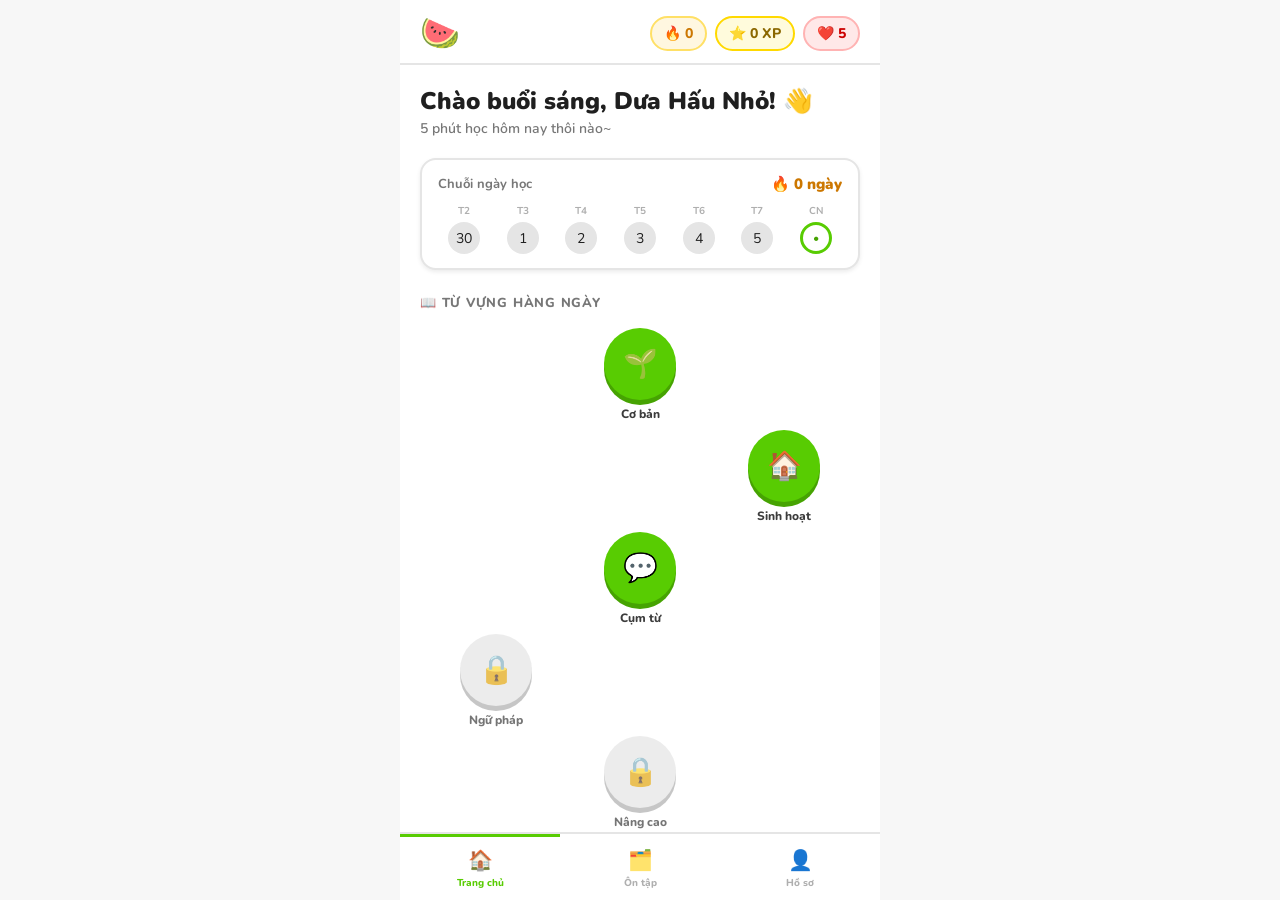
==== commit 80ba1265: "change style" ====
--- a/index.html
+++ b/index.html
@@ -3,7 +3,7 @@
 <head>
   <meta charset="UTF-8" />
   <meta name="viewport" content="width=device-width, initial-scale=1.0" />
-  <title>English Daily 🦉</title>
+  <title>English Daily 🍉</title>
   <link rel="preconnect" href="https://fonts.googleapis.com" />
   <link href="https://fonts.googleapis.com/css2?family=Nunito:wght@400;600;700;800;900&display=swap" rel="stylesheet" />
   <link rel="stylesheet" href="style.css" />
@@ -15,7 +15,7 @@
   ═══════════════════════════════════ -->
   <div id="screen-home" class="screen active">
     <header class="home-header">
-      <div class="owl-logo">🦉</div>
+      <div class="owl-logo">🍉</div>
       <div class="header-stats">
         <div class="stat-pill flame">🔥 <span id="home-streak">0</span></div>
         <div class="stat-pill star">⭐ <span id="home-xp">0</span> XP</div>
@@ -25,7 +25,7 @@
 
     <div class="home-body">
       <div class="greeting-block">
-        <h1 id="home-greeting">Chào bạn! 👋</h1>
+        <h1 id="home-greeting">Chào Dưa Hấu Nhỏ! 🍉</h1>
         <p id="home-subtext">5 phút học hôm nay thôi nào~</p>
       </div>
 
@@ -114,7 +114,7 @@
   ═══════════════════════════════════ -->
   <div id="screen-result" class="screen">
     <div class="result-body">
-      <div class="result-owl" id="resultOwl">🦉</div>
+      <div class="result-owl" id="resultOwl">🐙</div>
       <h2 class="result-title" id="resultTitle">Xuất sắc!</h2>
       <p class="result-sub" id="resultSub">Bài học hoàn thành!</p>
 
@@ -198,7 +198,7 @@
     </header>
 
     <div class="profile-body">
-      <div class="profile-avatar">🦉</div>
+      <div class="profile-avatar">🍉</div>
       <div class="profile-name" id="profileName">—</div>
       <div class="profile-level" id="profileLevel">Trình độ A2</div>
 
@@ -219,23 +219,6 @@
           <div class="psb-val" id="ps-days">0</div>
           <div class="psb-lbl">📅 Ngày học</div>
         </div>
-      </div>
-
-      <div class="profile-section-title">Cài đặt</div>
-      <div class="profile-settings">
-        <label class="setting-row">
-          <span>Tên</span>
-          <input type="text" id="settingName" class="setting-input" placeholder="Tên của bạn" />
-        </label>
-        <label class="setting-row">
-          <span>Trình độ</span>
-          <select id="settingLevel" class="setting-input">
-            <option value="A2">A2 – Sơ cấp</option>
-            <option value="B1">B1 – Trung cấp</option>
-            <option value="B2">B2 – Trung cao</option>
-          </select>
-        </label>
-        <button class="btn-save-settings" onclick="saveSettings()">Lưu thay đổi</button>
       </div>
 
       <button class="btn-reset" onclick="resetProgress()">🗑️ Xóa tiến độ</button>
